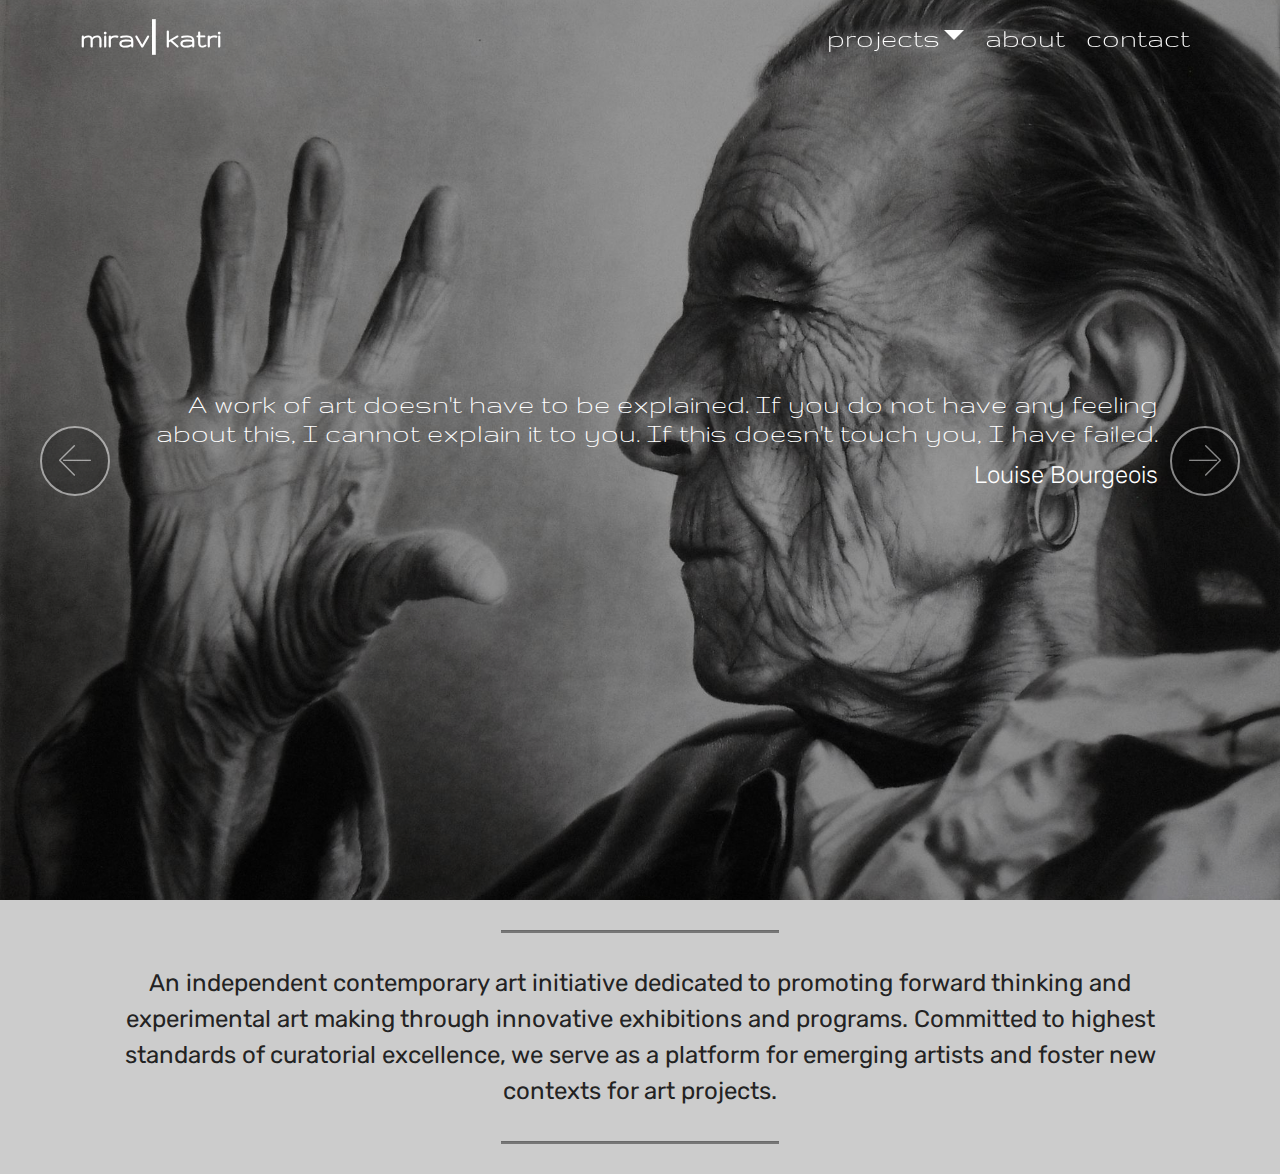
==== index.html @ 789bc0f5 "create github pages" ====
<!DOCTYPE html>
<html>
<head>
  <!-- Site made with Mobirise Website Builder v4.3.4, https://mobirise.com -->
  <meta charset="UTF-8">
  <meta http-equiv="X-UA-Compatible" content="IE=edge">
  <meta name="generator" content="Mobirise v4.3.4, mobirise.com">
  <meta name="viewport" content="width=device-width, initial-scale=1">
  <link rel="shortcut icon" href="assets/images/mk-128x75-1.png" type="image/x-icon">
  <meta name="description" content="">
  <title>Home</title>
  <link rel="stylesheet" href="assets/web/assets/mobirise-icons/mobirise-icons.css">
  <link rel="stylesheet" href="assets/tether/tether.min.css">
  <link rel="stylesheet" href="assets/soundcloud-plugin/style.css">
  <link rel="stylesheet" href="assets/bootstrap/css/bootstrap.min.css">
  <link rel="stylesheet" href="assets/bootstrap/css/bootstrap-grid.min.css">
  <link rel="stylesheet" href="assets/bootstrap/css/bootstrap-reboot.min.css">
  <link rel="stylesheet" href="assets/dropdown/css/style.css">
  <link rel="stylesheet" href="assets/animate.css/animate.min.css">
  <link rel="stylesheet" href="assets/theme/css/style.css">
  <link rel="stylesheet" href="assets/mobirise/css/mbr-additional.css" type="text/css">
  
  
  
</head>
<body>
<section class="menu cid-qyYcv04KTL" once="menu" id="menu1-3" data-rv-view="978">

    

    <nav class="navbar navbar-expand beta-menu navbar-dropdown align-items-center navbar-fixed-top navbar-toggleable-sm bg-color transparent">
        <button class="navbar-toggler navbar-toggler-right" type="button" data-toggle="collapse" data-target="#navbarSupportedContent" aria-controls="navbarSupportedContent" aria-expanded="false" aria-label="Toggle navigation">
            <div class="hamburger">
                <span></span>
                <span></span>
                <span></span>
                <span></span>
            </div>
        </button>
        <div class="menu-logo">
            <div class="navbar-brand">
                
                <span class="navbar-caption-wrap"><a class="navbar-caption text-white display-2" href="index.html">
                        mirav⎜katri</a></span>
            </div>
        </div>
        <div class="collapse navbar-collapse" id="navbarSupportedContent">
            <ul class="navbar-nav nav-dropdown nav-right" data-app-modern-menu="true"><li class="nav-item">
                    <a class="nav-link link text-white display-2" href="https://mobirise.com">&nbsp; &nbsp; &nbsp; &nbsp; &nbsp; &nbsp; &nbsp;</a>
                </li>
                <li class="nav-item dropdown open">
                    <a class="nav-link link text-white dropdown-toggle display-2" href="https://mobirise.com" data-toggle="dropdown-submenu" aria-expanded="true">projects</a><div class="dropdown-menu"><div class="dropdown"><a class="text-white dropdown-item dropdown-toggle display-2" href="page1.html#slider2-d" aria-expanded="false" data-toggle="dropdown-submenu">43 209 02</a></div><a class="text-white dropdown-item display-2" href="page1.html#slider2-9">Mellow Pop</a><a class="text-white dropdown-item display-2" href="page1.html#slider2-g" aria-expanded="false">Sidelines</a><a class="text-white dropdown-item display-2" href="https://mobirise.com" aria-expanded="false">Explosion</a></div>
                </li><li class="nav-item"><a class="nav-link link text-white display-2" href="index.html#content9-c">about</a></li><li class="nav-item"><a class="nav-link link text-white display-2" href="mailto:mirav@miravkatri.com">contact</a></li></ul>
            
        </div>
    </nav>
</section>

<section class="engine"><a href="https://mobirise.co/f">free bootstrap builder</a></section><section class="carousel slide cid-qyXQsAkS7p" data-interval="false" id="slider1-2" data-rv-view="980">

    

    <div class="full-screen"><div class="mbr-slider slide carousel" data-pause="true" data-keyboard="false" data-ride="carousel" data-interval="7000"><div class="carousel-inner" role="listbox"><div class="carousel-item slider-fullscreen-image active" data-bg-video-slide="false" style="background-image: url(assets/images/louise-bourgeois1-2000x1423.jpg);"><div class="container container-slide"><div class="image_wrapper"><div class="mbr-overlay" style="opacity: 0.3;"></div><img src="assets/images/louise-bourgeois1-2000x1423.jpg"><div class="carousel-caption justify-content-center"><div class="col-10 align-center"><h2 class="mbr-fonts-style display-2">A work of art doesn't have to be explained. If you do not have any feeling about this, I cannot explain it to you. If this doesn't touch you, I have failed.</h2><p class="lead mbr-text mbr-fonts-style display-5">Louise Bourgeois</p></div></div></div></div></div><div class="carousel-item slider-fullscreen-image" data-bg-video-slide="false" style="background-image: url(assets/images/traceyemin-crop1700700-1700x700.jpg);"><div class="container container-slide"><div class="image_wrapper"><div class="mbr-overlay"></div><img src="assets/images/traceyemin-crop1700700-1700x700.jpg"><div class="carousel-caption justify-content-center"><div class="col-10 align-right"><h2 class="mbr-fonts-style display-2">"All the mistakes I've ever made in my life have been when I've been drunk. I haven't made hardly any mistakes sober, ever, ever."</h2><p class="lead mbr-text mbr-fonts-style display-5">Tracey Emin</p></div></div></div></div></div><div class="carousel-item slider-fullscreen-image" data-bg-video-slide="false" style="background-image: url(assets/images/jenny-saville-1348x900.jpg);"><div class="container container-slide"><div class="image_wrapper"><div class="mbr-overlay" style="opacity: 0.4;"></div><img src="assets/images/jenny-saville-1348x900.jpg"><div class="carousel-caption justify-content-center"><div class="col-10 align-right"><h2 class="mbr-fonts-style display-2">"I do hope I play out the contradictions that I feel, all the anxieties and dilemmas. If they're there in the work, then that's brilliant."</h2><p class="lead mbr-text mbr-fonts-style display-5">Jenny Saville</p></div></div></div></div></div><div class="carousel-item slider-fullscreen-image" data-bg-video-slide="false" style="background-image: url(assets/images/eva-hesse-1200x600.jpg);"><div class="container container-slide"><div class="image_wrapper"><div class="mbr-overlay"></div><img src="assets/images/eva-hesse-1200x600.jpg"><div class="carousel-caption justify-content-center"><div class="col-10 align-right"><h2 class="mbr-fonts-style display-2">I think art is a total thing. A total person giving a contribution. It is an essence, a soul.. In my inner soul art and life are inseparable</h2><p class="lead mbr-text mbr-fonts-style display-5">Eva Hesse</p></div></div></div></div></div><div class="carousel-item slider-fullscreen-image" data-bg-video-slide="false" style="background-image: url(assets/images/smith-portraitsanders-2000x1333.jpg);"><div class="container container-slide"><div class="image_wrapper"><div class="mbr-overlay" style="opacity: 0.6;"></div><img src="assets/images/smith-portraitsanders-2000x1333.jpg"><div class="carousel-caption justify-content-center"><div class="col-10 align-right"><h2 class="mbr-fonts-style display-2"><div>“I like that feeling when you’re making art, that you’re taking the energy out of your body and putting it into a physical object. I like things that are labor-intensive : you make a little thing and another little thing and another little thing, and eventually you see a possibility.”</div></h2><p class="lead mbr-text mbr-fonts-style display-5">Kiki Smith <br> </p></div></div></div></div></div><div class="carousel-item slider-fullscreen-image" data-bg-video-slide="false" style="background-image: url(assets/images/marina-abramovic-2000x1261.jpg);"><div class="container container-slide"><div class="image_wrapper"><div class="mbr-overlay" style="opacity: 0.6;"></div><img src="assets/images/marina-abramovic-2000x1261.jpg"><div class="carousel-caption justify-content-center"><div class="col-10 align-right"><h2 class="mbr-fonts-style display-2"><div>““Once, Picasso was asked what his paintings meant. He said, “Do you ever know what the birds are singing? You don’t. But you listen to them anyway.” So, sometimes with art, it is important&nbsp;<span style="color: inherit; font-size: 1.8rem;">just to look.”&nbsp;</span></div></h2><p class="lead mbr-text mbr-fonts-style display-5">Marina Abramović</p></div></div></div></div></div></div><a data-app-prevent-settings="" class="carousel-control carousel-control-prev" role="button" data-slide="prev" href="#slider1-2"><span aria-hidden="true" class="mbri-left mbr-iconfont"></span><span class="sr-only">Previous</span></a><a data-app-prevent-settings="" class="carousel-control carousel-control-next" role="button" data-slide="next" href="#slider1-2"><span aria-hidden="true" class="mbri-right mbr-iconfont"></span><span class="sr-only">Next</span></a></div></div>

</section>

<section class="mbr-section article content9 cid-qyZuc8AZId" id="content9-c" data-rv-view="1001">
    
     

    <div class="container">
        <div class="inner-container" style="width: 100%;">
            <hr class="line" style="width: 25%;">
            <div class="section-text align-center mbr-fonts-style display-5">An independent contemporary art initiative dedicated to promoting forward thinking and experimental art making through innovative exhibitions and programs. Committed to highest standards of curatorial excellence, we serve as a platform for emerging artists and foster new contexts for art projects.</div>
            <hr class="line" style="width: 25%;">
        </div>
        </div>
</section>


  <script src="assets/web/assets/jquery/jquery.min.js"></script>
  <script src="assets/popper/popper.min.js"></script>
  <script src="assets/tether/tether.min.js"></script>
  <script src="assets/bootstrap/js/bootstrap.min.js"></script>
  <script src="assets/touch-swipe/jquery.touch-swipe.min.js"></script>
  <script src="assets/dropdown/js/script.min.js"></script>
  <script src="assets/bootstrap-carousel-swipe/bootstrap-carousel-swipe.js"></script>
  <script src="assets/smooth-scroll/smooth-scroll.js"></script>
  <script src="assets/viewport-checker/jquery.viewportchecker.js"></script>
  <script src="assets/jquery-mb-ytplayer/jquery.mb.ytplayer.min.js"></script>
  <script src="assets/jquery-mb-vimeo_player/jquery.mb.vimeo_player.js"></script>
  <script src="assets/theme/js/script.js"></script>
  <script src="assets/mobirise-slider-video/script.js"></script>
  
  
 <div id="scrollToTop" class="scrollToTop mbr-arrow-up"><a style="text-align: center;"><i class="mbri-down mbr-iconfont"></i></a></div>
    <input name="animation" type="hidden">
  </body>
</html>
---- assets/web/assets/mobirise-icons/mobirise-icons.css ----
@font-face {
  font-family: 'MobiriseIcons';
  src:  url('mobirise-icons.eot?spat4u');
  src:  url('mobirise-icons.eot?spat4u#iefix') format('embedded-opentype'),
    url('mobirise-icons.ttf?spat4u') format('truetype'),
    url('mobirise-icons.woff?spat4u') format('woff'),
    url('mobirise-icons.svg?spat4u#MobiriseIcons') format('svg');
  font-weight: normal;
  font-style: normal;
}

[class^="mbri-"], [class*=" mbri-"] {
  /* use !important to prevent issues with browser extensions that change fonts */
  font-family: MobiriseIcons !important;
  speak: none;
  font-style: normal;
  font-weight: normal;
  font-variant: normal;
  text-transform: none;
  line-height: 1;

  /* Better Font Rendering =========== */
  -webkit-font-smoothing: antialiased;
  -moz-osx-font-smoothing: grayscale;
}

.mbri-add-submenu:before {
  content: "\e900";
}
.mbri-alert:before {
  content: "\e901";
}
.mbri-align-center:before {
  content: "\e902";
}
.mbri-align-justify:before {
  content: "\e903";
}
.mbri-align-left:before {
  content: "\e904";
}
.mbri-align-right:before {
  content: "\e905";
}
.mbri-android:before {
  content: "\e906";
}
.mbri-apple:before {
  content: "\e907";
}
.mbri-arrow-down:before {
  content: "\e908";
}
.mbri-arrow-next:before {
  content: "\e909";
}
.mbri-arrow-prev:before {
  content: "\e90a";
}
.mbri-arrow-up:before {
  content: "\e90b";
}
.mbri-bold:before {
  content: "\e90c";
}
.mbri-bookmark:before {
  content: "\e90d";
}
.mbri-bootstrap:before {
  content: "\e90e";
}
.mbri-briefcase:before {
  content: "\e90f";
}
.mbri-browse:before {
  content: "\e910";
}
.mbri-bulleted-list:before {
  content: "\e911";
}
.mbri-calendar:before {
  content: "\e912";
}
.mbri-camera:before {
  content: "\e913";
}
.mbri-cart-add:before {
  content: "\e914";
}
.mbri-cart-full:before {
  content: "\e915";
}
.mbri-cash:before {
  content: "\e916";
}
.mbri-change-style:before {
  content: "\e917";
}
.mbri-chat:before {
  content: "\e918";
}
.mbri-clock:before {
  content: "\e919";
}
.mbri-close:before {
  content: "\e91a";
}
.mbri-cloud:before {
  content: "\e91b";
}
.mbri-code:before {
  content: "\e91c";
}
.mbri-contact-form:before {
  content: "\e91d";
}
.mbri-credit-card:before {
  content: "\e91e";
}
.mbri-cursor-click:before {
  content: "\e91f";
}
.mbri-cust-feedback:before {
  content: "\e920";
}
.mbri-database:before {
  content: "\e921";
}
.mbri-delivery:before {
  content: "\e922";
}
.mbri-desktop:before {
  content: "\e923";
}
.mbri-devices:before {
  content: "\e924";
}
.mbri-down:before {
  content: "\e925";
}
.mbri-download:before {
  content: "\e989";
}
.mbri-drag-n-drop:before {
  content: "\e927";
}
.mbri-drag-n-drop2:before {
  content: "\e928";
}
.mbri-edit:before {
  content: "\e929";
}
.mbri-edit2:before {
  content: "\e92a";
}
.mbri-error:before {
  content: "\e92b";
}
.mbri-extension:before {
  content: "\e92c";
}
.mbri-features:before {
  content: "\e92d";
}
.mbri-file:before {
  content: "\e92e";
}
.mbri-flag:before {
  content: "\e92f";
}
.mbri-folder:before {
  content: "\e930";
}
.mbri-gift:before {
  content: "\e931";
}
.mbri-github:before {
  content: "\e932";
}
.mbri-globe:before {
  content: "\e933";
}
.mbri-globe-2:before {
  content: "\e934";
}
.mbri-growing-chart:before {
  content: "\e935";
}
.mbri-hearth:before {
  content: "\e936";
}
.mbri-help:before {
  content: "\e937";
}
.mbri-home:before {
  content: "\e938";
}
.mbri-hot-cup:before {
  content: "\e939";
}
.mbri-idea:before {
  content: "\e93a";
}
.mbri-image-gallery:before {
  content: "\e93b";
}
.mbri-image-slider:before {
  content: "\e93c";
}
.mbri-info:before {
  content: "\e93d";
}
.mbri-italic:before {
  content: "\e93e";
}
.mbri-key:before {
  content: "\e93f";
}
.mbri-laptop:before {
  content: "\e940";
}
.mbri-layers:before {
  content: "\e941";
}
.mbri-left-right:before {
  content: "\e942";
}
.mbri-left:before {
  content: "\e943";
}
.mbri-letter:before {
  content: "\e944";
}
.mbri-like:before {
  content: "\e945";
}
.mbri-link:before {
  content: "\e946";
}
.mbri-lock:before {
  content: "\e947";
}
.mbri-login:before {
  content: "\e948";
}
.mbri-logout:before {
  content: "\e949";
}
.mbri-magic-stick:before {
  content: "\e94a";
}
.mbri-map-pin:before {
  content: "\e94b";
}
.mbri-menu:before {
  content: "\e94c";
}
.mbri-mobile:before {
  content: "\e94d";
}
.mbri-mobile2:before {
  content: "\e94e";
}
.mbri-mobirise:before {
  content: "\e94f";
}
.mbri-more-horizontal:before {
  content: "\e950";
}
.mbri-more-vertical:before {
  content: "\e951";
}
.mbri-music:before {
  content: "\e952";
}
.mbri-new-file:before {
  content: "\e953";
}
.mbri-numbered-list:before {
  content: "\e954";
}
.mbri-opened-folder:before {
  content: "\e955";
}
.mbri-pages:before {
  content: "\e956";
}
.mbri-paper-plane:before {
  content: "\e957";
}
.mbri-paperclip:before {
  content: "\e958";
}
.mbri-photo:before {
  content: "\e959";
}
.mbri-photos:before {
  content: "\e95a";
}
.mbri-pin:before {
  content: "\e95b";
}
.mbri-play:before {
  content: "\e95c";
}
.mbri-plus:before {
  content: "\e95d";
}
.mbri-preview:before {
  content: "\e95e";
}
.mbri-print:before {
  content: "\e95f";
}
.mbri-protect:before {
  content: "\e960";
}
.mbri-question:before {
  content: "\e961";
}
.mbri-quote-left:before {
  content: "\e962";
}
.mbri-quote-right:before {
  content: "\e963";
}
.mbri-refresh:before {
  content: "\e964";
}
.mbri-responsive:before {
  content: "\e965";
}
.mbri-right:before {
  content: "\e966";
}
.mbri-rocket:before {
  content: "\e967";
}
.mbri-sad-face:before {
  content: "\e968";
}
.mbri-sale:before {
  content: "\e969";
}
.mbri-save:before {
  content: "\e96a";
}
.mbri-search:before {
  content: "\e96b";
}
.mbri-setting:before {
  content: "\e96c";
}
.mbri-setting2:before {
  content: "\e96d";
}
.mbri-setting3:before {
  content: "\e96e";
}
.mbri-share:before {
  content: "\e96f";
}
.mbri-shopping-bag:before {
  content: "\e970";
}
.mbri-shopping-basket:before {
  content: "\e971";
}
.mbri-shopping-cart:before {
  content: "\e972";
}
.mbri-sites:before {
  content: "\e973";
}
.mbri-smile-face:before {
  content: "\e974";
}
.mbri-speed:before {
  content: "\e975";
}
.mbri-star:before {
  content: "\e976";
}
.mbri-success:before {
  content: "\e977";
}
.mbri-sun:before {
  content: "\e978";
}
.mbri-sun2:before {
  content: "\e979";
}
.mbri-tablet:before {
  content: "\e97a";
}
.mbri-tablet-vertical:before {
  content: "\e97b";
}
.mbri-target:before {
  content: "\e97c";
}
.mbri-timer:before {
  content: "\e97d";
}
.mbri-to-ftp:before {
  content: "\e97e";
}
.mbri-to-local-drive:before {
  content: "\e97f";
}
.mbri-touch-swipe:before {
  content: "\e980";
}
.mbri-touch:before {
  content: "\e981";
}
.mbri-trash:before {
  content: "\e982";
}
.mbri-underline:before {
  content: "\e983";
}
.mbri-unlink:before {
  content: "\e984";
}
.mbri-unlock:before {
  content: "\e985";
}
.mbri-up-down:before {
  content: "\e986";
}
.mbri-up:before {
  content: "\e987";
}
.mbri-update:before {
  content: "\e988";
}
.mbri-upload:before {
 content: "\e926"; 
}
.mbri-user:before {
  content: "\e98a";
}
.mbri-user2:before {
  content: "\e98b";
}
.mbri-users:before {
  content: "\e98c";
}
.mbri-video:before {
  content: "\e98d";
}
.mbri-video-play:before {
  content: "\e98e";
}
.mbri-watch:before {
  content: "\e98f";
}
.mbri-website-theme:before {
  content: "\e990";
}
.mbri-wifi:before {
  content: "\e991";
}
.mbri-windows:before {
  content: "\e992";
}
.mbri-zoom-out:before {
  content: "\e993";
}
.mbri-redo:before {
  content: "\e994";
}
.mbri-undo:before {
  content: "\e995";
}
---- assets/soundcloud-plugin/style.css ----
.addons-container {
  position: relative;
  margin-left: auto;
  margin-right: auto;
  padding-right: 15px;
  padding-left: 15px; }
  @media (min-width: 576px) {
    .addons-container {
      padding-right: 15px;
      padding-left: 15px; } }
  @media (min-width: 768px) {
    .addons-container {
      padding-right: 15px;
      padding-left: 15px; } }
  @media (min-width: 992px) {
    .addons-container {
      padding-right: 15px;
      padding-left: 15px; } }
  @media (min-width: 1200px) {
    .addons-container {
      padding-right: 15px;
      padding-left: 15px; } }
  @media (min-width: 576px) {
    .addons-container {
      width: 540px;
      max-width: 100%; } }
  @media (min-width: 768px) {
    .addons-container {
      width: 720px;
      max-width: 100%; } }
  @media (min-width: 992px) {
    .addons-container {
      width: 960px;
      max-width: 100%; } }
  @media (min-width: 1200px) {
    .addons-container {
      width: 1140px;
      max-width: 100%; } }

.addons-container-inner{
    position: relative;
    width: 100%;
    min-height: 1px;
    padding-right: 15px;
    padding-left: 15px;
}
@media (min-width: 567px) {
    .addons-container-inner{
        -ms-flex: 0 0 66.666667%;
        flex: 0 0 66.666667%;
        max-width: 66.666667%;
    }
}
.addons-row{
    display: flex;
    justify-content:center;
}
---- assets/dropdown/css/style.css ----
.navbar-dropdown {
  left: 0;
  padding: 0;
  position: absolute;
  right: 0;
  top: 0;
  transition: all 0.45s ease;
  z-index: 1030;
  background: #282828; }
  .navbar-dropdown .navbar-logo {
    margin-right: 0.8rem;
    transition: margin 0.3s ease-in-out;
    vertical-align: middle; }
    .navbar-dropdown .navbar-logo img {
      height: 3.125rem;
      transition: all 0.3s ease-in-out; }
    .navbar-dropdown .navbar-logo.mbr-iconfont {
      font-size: 3.125rem;
      line-height: 3.125rem; }
  .navbar-dropdown .navbar-caption {
    font-weight: 700;
    white-space: normal;
    vertical-align: -4px;
    line-height: 3.125rem !important; }
    .navbar-dropdown .navbar-caption, .navbar-dropdown .navbar-caption:hover {
      color: inherit;
      text-decoration: none; }
  .navbar-dropdown .mbr-iconfont + .navbar-caption {
    vertical-align: -1px; }
  .navbar-dropdown.navbar-fixed-top {
    position: fixed; }
  .navbar-dropdown .navbar-brand span {
    vertical-align: -4px; }
  .navbar-dropdown.bg-color.transparent {
    background: none; }
  .navbar-dropdown.navbar-short .navbar-brand {
    padding: 0.625rem 0; }
    .navbar-dropdown.navbar-short .navbar-brand span {
      vertical-align: -1px; }
  .navbar-dropdown.navbar-short .navbar-caption {
    line-height: 2.375rem !important;
    vertical-align: -2px; }
  .navbar-dropdown.navbar-short .navbar-logo {
    margin-right: 0.5rem; }
    .navbar-dropdown.navbar-short .navbar-logo img {
      height: 2.375rem; }
    .navbar-dropdown.navbar-short .navbar-logo.mbr-iconfont {
      font-size: 2.375rem;
      line-height: 2.375rem; }
  .navbar-dropdown.navbar-short .mbr-table-cell {
    height: 3.625rem; }
  .navbar-dropdown .navbar-close {
    left: 0.6875rem;
    position: fixed;
    top: 0.75rem;
    z-index: 1000; }
  .navbar-dropdown .hamburger-icon {
    content: "";
    display: inline-block;
    vertical-align: middle;
    width: 16px;
    -webkit-box-shadow: 0 -6px 0 1px #282828,0 0 0 1px #282828,0 6px 0 1px #282828;
    -moz-box-shadow: 0 -6px 0 1px #282828,0 0 0 1px #282828,0 6px 0 1px #282828;
    box-shadow: 0 -6px 0 1px #282828,0 0 0 1px #282828,0 6px 0 1px #282828; }

.dropdown-menu .dropdown-toggle[data-toggle="dropdown-submenu"]::after {
  border-bottom: 0.35em solid transparent;
  border-left: 0.35em solid;
  border-right: 0;
  border-top: 0.35em solid transparent;
  margin-left: 0.3rem; }

.dropdown-menu .dropdown-item:focus {
  outline: 0; }

.nav-dropdown {
  font-size: 0.75rem;
  font-weight: 500;
  height: auto !important; }
  .nav-dropdown .nav-btn {
    padding-left: 1rem; }
  .nav-dropdown .link {
    margin: .667em 1.667em;
    font-weight: 500;
    padding: 0;
    transition: color .2s ease-in-out; }
    .nav-dropdown .link.dropdown-toggle {
      margin-right: 2.583em; }
      .nav-dropdown .link.dropdown-toggle::after {
        margin-left: .25rem;
        border-top: 0.35em solid;
        border-right: 0.35em solid transparent;
        border-left: 0.35em solid transparent;
        border-bottom: 0; }
      .nav-dropdown .link.dropdown-toggle[aria-expanded="true"] {
        margin: 0;
        padding: 0.667em 3.263em  0.667em 1.667em; }
  .nav-dropdown .link::after,
  .nav-dropdown .dropdown-item::after {
    color: inherit; }
  .nav-dropdown .btn {
    font-size: 0.75rem;
    font-weight: 700;
    letter-spacing: 0;
    margin-bottom: 0;
    padding-left: 1.25rem;
    padding-right: 1.25rem; }
  .nav-dropdown .dropdown-menu {
    border-radius: 0;
    border: 0;
    left: 0;
    margin: 0;
    padding-bottom: 1.25rem;
    padding-top: 1.25rem;
    position: relative; }
  .nav-dropdown .dropdown-submenu {
    margin-left: 0.125rem;
    top: 0; }
  .nav-dropdown .dropdown-item {
    font-weight: 500;
    line-height: 2;
    padding: 0.3846em 4.615em 0.3846em 1.5385em;
    position: relative;
    transition: color .2s ease-in-out, background-color .2s ease-in-out; }
    .nav-dropdown .dropdown-item::after {
      margin-top: -0.3077em;
      position: absolute;
      right: 1.1538em;
      top: 50%; }
    .nav-dropdown .dropdown-item:focus, .nav-dropdown .dropdown-item:hover {
      background: none; }

@media (max-width: 767px) {
  .nav-dropdown.navbar-toggleable-sm {
    bottom: 0;
    display: none;
    left: 0;
    overflow-x: hidden;
    position: fixed;
    top: 0;
    transform: translateX(-100%);
    -ms-transform: translateX(-100%);
    -webkit-transform: translateX(-100%);
    width: 18.75rem;
    z-index: 999; } }
.nav-dropdown.navbar-toggleable-xl {
  bottom: 0;
  display: none;
  left: 0;
  overflow-x: hidden;
  position: fixed;
  top: 0;
  transform: translateX(-100%);
  -ms-transform: translateX(-100%);
  -webkit-transform: translateX(-100%);
  width: 18.75rem;
  z-index: 999; }

.nav-dropdown-sm {
  display: block !important;
  overflow-x: hidden;
  overflow: auto;
  padding-top: 3.875rem; }
  .nav-dropdown-sm::after {
    content: "";
    display: block;
    height: 3rem;
    width: 100%; }
  .nav-dropdown-sm.collapse.in ~ .navbar-close {
    display: block !important; }
  .nav-dropdown-sm.collapsing, .nav-dropdown-sm.collapse.in {
    transform: translateX(0);
    -ms-transform: translateX(0);
    -webkit-transform: translateX(0);
    transition: all 0.25s ease-out;
    -webkit-transition: all 0.25s ease-out;
    background: #282828; }
  .nav-dropdown-sm.collapsing[aria-expanded="false"] {
    transform: translateX(-100%);
    -ms-transform: translateX(-100%);
    -webkit-transform: translateX(-100%); }
  .nav-dropdown-sm .nav-item {
    display: block;
    margin-left: 0 !important;
    padding-left: 0; }
  .nav-dropdown-sm .link,
  .nav-dropdown-sm .dropdown-item {
    border-top: 1px dotted rgba(255, 255, 255, 0.1);
    font-size: 0.8125rem;
    line-height: 1.6;
    margin: 0 !important;
    padding: 0.875rem 2.4rem 0.875rem 1.5625rem !important;
    position: relative;
    white-space: normal; }
    .nav-dropdown-sm .link:focus, .nav-dropdown-sm .link:hover,
    .nav-dropdown-sm .dropdown-item:focus,
    .nav-dropdown-sm .dropdown-item:hover {
      background: rgba(0, 0, 0, 0.2) !important;
      color: #c0a375; }
  .nav-dropdown-sm .nav-btn {
    position: relative;
    padding: 1.5625rem 1.5625rem 0 1.5625rem; }
    .nav-dropdown-sm .nav-btn::before {
      border-top: 1px dotted rgba(255, 255, 255, 0.1);
      content: "";
      left: 0;
      position: absolute;
      top: 0;
      width: 100%; }
    .nav-dropdown-sm .nav-btn + .nav-btn {
      padding-top: 0.625rem; }
      .nav-dropdown-sm .nav-btn + .nav-btn::before {
        display: none; }
  .nav-dropdown-sm .btn {
    padding: 0.625rem 0; }
  .nav-dropdown-sm .dropdown-toggle[data-toggle="dropdown-submenu"]::after {
    margin-left: .25rem;
    border-top: 0.35em solid;
    border-right: 0.35em solid transparent;
    border-left: 0.35em solid transparent;
    border-bottom: 0; }
  .nav-dropdown-sm .dropdown-toggle[data-toggle="dropdown-submenu"][aria-expanded="true"]::after {
    border-top: 0;
    border-right: 0.35em solid transparent;
    border-left: 0.35em solid transparent;
    border-bottom: 0.35em solid; }
  .nav-dropdown-sm .dropdown-menu {
    margin: 0;
    padding: 0;
    position: relative;
    top: 0;
    left: 0;
    width: 100%;
    border: 0;
    float: none;
    border-radius: 0;
    background: none; }
  .nav-dropdown-sm .dropdown-submenu {
    left: 100%;
    margin-left: 0.125rem;
    margin-top: -1.25rem;
    top: 0; }

.navbar-toggleable-sm .nav-dropdown .dropdown-menu {
  position: absolute; }

.navbar-toggleable-sm .nav-dropdown .dropdown-submenu {
  left: 100%;
  margin-left: 0.125rem;
  margin-top: -1.25rem;
  top: 0; }

.navbar-toggleable-sm.opened .nav-dropdown .dropdown-menu {
  position: relative; }

.navbar-toggleable-sm.opened .nav-dropdown .dropdown-submenu {
  left: 0;
  margin-left: 00rem;
  margin-top: 0rem;
  top: 0; }

.is-builder .nav-dropdown.collapsing {
  transition: none !important; }

/*# sourceMappingURL=style.css.map */
---- assets/theme/css/style.css ----
/*!
 * Mobirise v4 theme (https://mobirise.com/)
 * Copyright 2017 Mobirise
 */
section {
  background-color: #eeeeee; }

section,
.container,
.container-fluid {
  position: relative;
  word-wrap: break-word; }

a.mbr-iconfont:hover {
  text-decoration: none; }

.article .lead p, .article .lead ul, .article .lead ol, .article .lead pre, .article .lead blockquote {
  margin-bottom: 0; }

a {
  font-style: normal;
  font-weight: 400;
  cursor: pointer; }
  a, a:hover {
    text-decoration: none; }

figure {
  margin-bottom: 0; }

body {
  color: #232323; }

h1, h2, h3, h4, h5, h6,
.h1, .h2, .h3, .h4, .h5, .h6,
.display-1, .display-2, .display-3, .display-4 {
  line-height: 1;
  word-break: break-word;
  word-wrap: break-word; }

b, strong {
  font-weight: bold; }

blockquote {
  padding: 10px 0 10px 20px;
  position: relative;
  border-left: 2px solid;
  border-color: #ff3366; }

input:-webkit-autofill, input:-webkit-autofill:hover, input:-webkit-autofill:focus, input:-webkit-autofill:active {
  transition-delay: 9999s;
  transition-property: background-color, color; }

textarea[type="hidden"] {
  display: none; }

body {
  position: relative; }

section {
  background-position: 50% 50%;
  background-repeat: no-repeat;
  background-size: cover; }
  section .mbr-background-video,
  section .mbr-background-video-preview {
    position: absolute;
    bottom: 0;
    left: 0;
    right: 0;
    top: 0; }

.hidden {
  visibility: hidden; }

.mbr-z-index20 {
  z-index: 20; }

/*! Base colors */
.mbr-white {
  color: #ffffff; }

.mbr-black {
  color: #000000; }

.mbr-bg-white {
  background-color: #ffffff; }

.mbr-bg-black {
  background-color: #000000; }

/*! Text-aligns */
.align-left {
  text-align: left; }

.align-center {
  text-align: center; }

.align-right {
  text-align: right; }

@media (max-width: 767px) {
  .align-left, .align-center, .align-right, .mbr-section-btn, .mbr-section-title {
    text-align: center; } }
/*! Font-weight  */
.mbr-light {
  font-weight: 300; }

.mbr-regular {
  font-weight: 400; }

.mbr-semibold {
  font-weight: 500; }

.mbr-bold {
  font-weight: 700; }

/*! Media  */
.media-size-item {
  -webkit-flex: 1 1 auto;
  -moz-flex: 1 1 auto;
  -ms-flex: 1 1 auto;
  -o-flex: 1 1 auto;
  flex: 1 1 auto; }

.media-content {
  -webkit-flex-basis: 100%;
  flex-basis: 100%; }

.media-container-row {
  display: -ms-flexbox;
  display: -webkit-flex;
  display: flex;
  -webkit-flex-direction: row;
  -ms-flex-direction: row;
  flex-direction: row;
  -webkit-flex-wrap: wrap;
  -ms-flex-wrap: wrap;
  flex-wrap: wrap;
  -webkit-justify-content: center;
  -ms-flex-pack: center;
  justify-content: center;
  -webkit-align-content: center;
  -ms-flex-line-pack: center;
  align-content: center;
  -webkit-align-items: start;
  -ms-flex-align: start;
  align-items: start; }
  .media-container-row .media-size-item {
    width: 400px; }

.media-container-column {
  display: -ms-flexbox;
  display: -webkit-flex;
  display: flex;
  -webkit-flex-direction: column;
  -ms-flex-direction: column;
  flex-direction: column;
  -webkit-flex-wrap: wrap;
  -ms-flex-wrap: wrap;
  flex-wrap: wrap;
  -webkit-justify-content: center;
  -ms-flex-pack: center;
  justify-content: center;
  -webkit-align-content: center;
  -ms-flex-line-pack: center;
  align-content: center;
  -webkit-align-items: stretch;
  -ms-flex-align: stretch;
  align-items: stretch; }
  .media-container-column > * {
    width: 100%; }

@media (min-width: 992px) {
  .media-container-row {
    -webkit-flex-wrap: nowrap;
    -ms-flex-wrap: nowrap;
    flex-wrap: nowrap; } }
figure {
  overflow: hidden; }

figure[mbr-media-size] {
  transition: width 0.1s; }

.mbr-figure img, .mbr-figure iframe {
  display: block;
  width: 100%; }

.card {
  background-color: transparent;
  border: none; }

.card-img {
  text-align: center;
  flex-shrink: 0; }

.media {
  max-width: 100%;
  margin: 0 auto; }

.mbr-figure {
  -ms-flex-item-align: center;
  -ms-grid-row-align: center;
  -webkit-align-self: center;
  align-self: center; }

.media-container > div {
  max-width: 100%; }

.mbr-figure img, .card-img img {
  width: 100%; }

@media (max-width: 991px) {
  .media-size-item {
    width: auto !important; }

  .media {
    width: auto; }

  .mbr-figure {
    width: 100% !important; } }
/*! Buttons */
.mbr-section-btn {
  margin-left: -.25rem;
  margin-right: -.25rem;
  font-size: 0; }

nav .mbr-section-btn {
  margin-left: 0rem;
  margin-right: 0rem; }

/*! Btn icon margin */
.btn .mbr-iconfont, .btn.btn-sm .mbr-iconfont {
  cursor: pointer;
  margin-right: 0.5rem; }

.btn.btn-md .mbr-iconfont, .btn.btn-md .mbr-iconfont {
  margin-right: 0.8rem; }

.mbr-regular {
  font-weight: 400; }

.mbr-semibold {
  font-weight: 500; }

.mbr-bold {
  font-weight: 700; }

[type="submit"] {
  -webkit-appearance: none; }

/*! Full-screen */
.mbr-fullscreen .mbr-overlay {
  min-height: 100vh; }

.mbr-fullscreen {
  display: flex;
  display: -webkit-flex;
  display: -moz-flex;
  display: -ms-flex;
  display: -o-flex;
  align-items: center;
  -webkit-align-items: center;
  min-height: 100vh;
  padding-top: 3rem;
  padding-bottom: 3rem; }

/*! Map */
.map {
  height: 25rem;
  position: relative; }
  .map iframe {
    width: 100%;
    height: 100%; }

/* Form */
.form-asterisk {
  font-family: initial;
  position: absolute;
  top: -2px;
  font-weight: normal; }

/*! Scroll to top arrow */
.mbr-arrow-up {
  bottom: 25px;
  right: 90px;
  position: fixed;
  text-align: right;
  z-index: 5000;
  color: #ffffff;
  font-size: 32px;
  transform: rotate(180deg);
  -webkit-transform: rotate(180deg); }

.mbr-arrow-up a {
  background: rgba(0, 0, 0, 0.2);
  border-radius: 3px;
  color: #fff;
  display: inline-block;
  height: 60px;
  width: 60px;
  outline-style: none !important;
  position: relative;
  text-decoration: none;
  transition: all .3s ease-in-out;
  cursor: pointer;
  text-align: center; }
  .mbr-arrow-up a:hover {
    background-color: rgba(0, 0, 0, 0.4); }
  .mbr-arrow-up a i {
    line-height: 60px; }

.mbr-arrow-up-icon {
  display: block;
  color: #fff; }

.mbr-arrow-up-icon::before {
  content: "\203a";
  display: inline-block;
  font-family: serif;
  font-size: 32px;
  line-height: 1;
  font-style: normal;
  position: relative;
  top: 6px;
  left: -4px;
  -webkit-transform: rotate(-90deg);
  transform: rotate(-90deg); }

/*! Arrow Down */
.mbr-arrow {
  position: absolute;
  bottom: 45px;
  left: 50%;
  width: 60px;
  height: 60px;
  cursor: pointer;
  background-color: rgba(80, 80, 80, 0.5);
  border-radius: 50%;
  -webkit-transform: translateX(-50%);
  transform: translateX(-50%); }
  .mbr-arrow > a {
    display: inline-block;
    text-decoration: none;
    outline-style: none;
    -webkit-animation: arrowdown 1.7s ease-in-out infinite;
    animation: arrowdown 1.7s ease-in-out infinite; }
    .mbr-arrow > a > i {
      position: absolute;
      top: -2px;
      left: 15px;
      font-size: 2rem; }

@keyframes arrowdown {
  0% {
    transform: translateY(0px);
    -webkit-transform: translateY(0px); }
  50% {
    transform: translateY(-5px);
    -webkit-transform: translateY(-5px); }
  100% {
    transform: translateY(0px);
    -webkit-transform: translateY(0px); } }
@-webkit-keyframes arrowdown {
  0% {
    transform: translateY(0px);
    -webkit-transform: translateY(0px); }
  50% {
    transform: translateY(-5px);
    -webkit-transform: translateY(-5px); }
  100% {
    transform: translateY(0px);
    -webkit-transform: translateY(0px); } }
@media (max-width: 500px) {
  .mbr-arrow-up {
    left: 50%;
    right: auto;
    transform: translateX(-50%) rotate(180deg);
    -webkit-transform: translateX(-50%) rotate(180deg); } }
/*Gradients animation*/
@keyframes gradient-animation {
  from {
    background-position: 0% 100%;
    animation-timing-function: ease-in-out; }
  to {
    background-position: 100% 0%;
    animation-timing-function: ease-in-out; } }
@-webkit-keyframes gradient-animation {
  from {
    background-position: 0% 100%;
    animation-timing-function: ease-in-out; }
  to {
    background-position: 100% 0%;
    animation-timing-function: ease-in-out; } }
.bg-gradient {
  background-size: 200% 200%;
  animation: gradient-animation 5s infinite alternate;
  -webkit-animation: gradient-animation 5s infinite alternate; }

.menu .navbar-brand {
  display: -webkit-flex; }
  .menu .navbar-brand span {
    display: flex;
    display: -webkit-flex; }
  .menu .navbar-brand .navbar-caption-wrap {
    display: -webkit-flex; }
  .menu .navbar-brand .navbar-logo img {
    display: -webkit-flex; }
@media (min-width: 768px) and (max-width: 991px) {
  .menu .navbar-toggleable-sm .navbar-nav {
    display: -webkit-box;
    display: -webkit-flex;
    display: -ms-flexbox; } }
@media (min-width: 992px) {
  .menu .navbar-nav.nav-dropdown {
    display: -webkit-flex; }
  .menu .navbar-toggleable-sm .navbar-collapse {
    display: -webkit-flex !important; } }

/*# sourceMappingURL=style.css.map */
.engine {
	position: absolute;
	text-indent: -2400px;
	text-align: center;
	padding: 0;
	top: 0;
	left: -2400px;
}
---- assets/mobirise/css/mbr-additional.css ----
@import url(https://fonts.googleapis.com/css?family=Gruppo:400);
@import url(https://fonts.googleapis.com/css?family=Rubik:300,300i,400,400i,500,500i,700,700i,900,900i);





body {
  font-style: normal;
  line-height: 1.5;
}
.mbr-section-title {
  font-style: normal;
  line-height: 1.2;
}
.mbr-section-subtitle {
  line-height: 1.3;
}
.mbr-text {
  font-style: normal;
  line-height: 1.6;
}
.display-1 {
  font-family: 'Gruppo', display;
  font-size: 3.2rem;
}
.display-1 > .mbr-iconfont {
  font-size: 5.12rem;
}
.display-2 {
  font-family: 'Gruppo', display;
  font-size: 1.8rem;
}
.display-2 > .mbr-iconfont {
  font-size: 2.88rem;
}
.display-4 {
  font-family: 'Rubik', sans-serif;
  font-size: 0.8rem;
}
.display-4 > .mbr-iconfont {
  font-size: 1.28rem;
}
.display-5 {
  font-family: 'Rubik', sans-serif;
  font-size: 1.5rem;
}
.display-5 > .mbr-iconfont {
  font-size: 2.4rem;
}
.display-7 {
  font-family: 'Rubik', sans-serif;
  font-size: 1rem;
}
.display-7 > .mbr-iconfont {
  font-size: 1.6rem;
}
/* ---- Fluid typography for mobile devices ---- */
/* 1.4 - font scale ratio ( bootstrap == 1.42857 ) */
/* 100vw - current viewport width */
/* (48 - 20)  48 == 48rem == 768px, 20 == 20rem == 320px(minimal supported viewport) */
/* 0.65 - min scale variable, may vary */
@media (max-width: 768px) {
  .display-1 {
    font-size: 2.56rem;
    font-size: calc( 1.77rem + (3.2 - 1.77) * ((100vw - 20rem) / (48 - 20)));
    line-height: calc( 1.4 * (1.77rem + (3.2 - 1.77) * ((100vw - 20rem) / (48 - 20))));
  }
  .display-2 {
    font-size: 1.44rem;
    font-size: calc( 1.28rem + (1.8 - 1.28) * ((100vw - 20rem) / (48 - 20)));
    line-height: calc( 1.4 * (1.28rem + (1.8 - 1.28) * ((100vw - 20rem) / (48 - 20))));
  }
  .display-4 {
    font-size: 0.64rem;
    font-size: calc( 0.93rem + (0.8 - 0.93) * ((100vw - 20rem) / (48 - 20)));
    line-height: calc( 1.4 * (0.93rem + (0.8 - 0.93) * ((100vw - 20rem) / (48 - 20))));
  }
  .display-5 {
    font-size: 1.2rem;
    font-size: calc( 1.175rem + (1.5 - 1.175) * ((100vw - 20rem) / (48 - 20)));
    line-height: calc( 1.4 * (1.175rem + (1.5 - 1.175) * ((100vw - 20rem) / (48 - 20))));
  }
}
/* Buttons */
.btn {
  font-weight: 500;
  border-width: 2px;
  font-style: normal;
  letter-spacing: 1px;
  margin: .4rem .8rem;
  white-space: normal;
  -webkit-transition: all 0.3s ease-in-out;
  -moz-transition: all 0.3s ease-in-out;
  transition: all 0.3s ease-in-out;
  padding: 1rem 3rem;
  border-radius: 3px;
  display: inline-flex;
  align-items: center;
  justify-content: center;
  word-break: break-word;
}
.btn-sm {
  font-weight: 500;
  letter-spacing: 1px;
  -webkit-transition: all 0.3s ease-in-out;
  -moz-transition: all 0.3s ease-in-out;
  transition: all 0.3s ease-in-out;
  padding: 0.6rem 1.5rem;
  border-radius: 3px;
}
.btn-md {
  font-weight: 500;
  letter-spacing: 1px;
  margin: .4rem .8rem !important;
  -webkit-transition: all 0.3s ease-in-out;
  -moz-transition: all 0.3s ease-in-out;
  transition: all 0.3s ease-in-out;
  padding: 1rem 3rem;
  border-radius: 3px;
}
.btn-lg {
  font-weight: 500;
  letter-spacing: 1px;
  margin: .4rem .8rem !important;
  -webkit-transition: all 0.3s ease-in-out;
  -moz-transition: all 0.3s ease-in-out;
  transition: all 0.3s ease-in-out;
  padding: 1.2rem 3.2rem;
  border-radius: 3px;
}
.bg-primary {
  background-color: #149dcc !important;
}
.bg-success {
  background-color: #f7ed4a !important;
}
.bg-info {
  background-color: #82786e !important;
}
.bg-warning {
  background-color: #879a9f !important;
}
.bg-danger {
  background-color: #b1a374 !important;
}
.btn-primary,
.btn-primary:active {
  background-color: #149dcc;
  border-color: #149dcc;
  color: #ffffff;
}
.btn-primary:hover,
.btn-primary:focus,
.btn-primary.focus,
.btn-primary.active {
  color: #ffffff;
  background-color: #0d6786;
  border-color: #0d6786;
}
.btn-primary.disabled,
.btn-primary:disabled {
  color: #ffffff !important;
  background-color: #0d6786 !important;
  border-color: #0d6786 !important;
}
.btn-secondary,
.btn-secondary:active {
  background-color: #ff3366;
  border-color: #ff3366;
  color: #ffffff;
}
.btn-secondary:hover,
.btn-secondary:focus,
.btn-secondary.focus,
.btn-secondary.active {
  color: #ffffff;
  background-color: #e50039;
  border-color: #e50039;
}
.btn-secondary.disabled,
.btn-secondary:disabled {
  color: #ffffff !important;
  background-color: #e50039 !important;
  border-color: #e50039 !important;
}
.btn-info,
.btn-info:active {
  background-color: #82786e;
  border-color: #82786e;
  color: #ffffff;
}
.btn-info:hover,
.btn-info:focus,
.btn-info.focus,
.btn-info.active {
  color: #ffffff;
  background-color: #59524b;
  border-color: #59524b;
}
.btn-info.disabled,
.btn-info:disabled {
  color: #ffffff !important;
  background-color: #59524b !important;
  border-color: #59524b !important;
}
.btn-success,
.btn-success:active {
  background-color: #f7ed4a;
  border-color: #f7ed4a;
  color: #ffffff;
}
.btn-success:hover,
.btn-success:focus,
.btn-success.focus,
.btn-success.active {
  color: #ffffff;
  background-color: #eadd0a;
  border-color: #eadd0a;
}
.btn-success.disabled,
.btn-success:disabled {
  color: #ffffff !important;
  background-color: #eadd0a !important;
  border-color: #eadd0a !important;
}
.btn-warning,
.btn-warning:active {
  background-color: #879a9f;
  border-color: #879a9f;
  color: #ffffff;
}
.btn-warning:hover,
.btn-warning:focus,
.btn-warning.focus,
.btn-warning.active {
  color: #ffffff;
  background-color: #617479;
  border-color: #617479;
}
.btn-warning.disabled,
.btn-warning:disabled {
  color: #ffffff !important;
  background-color: #617479 !important;
  border-color: #617479 !important;
}
.btn-danger,
.btn-danger:active {
  background-color: #b1a374;
  border-color: #b1a374;
  color: #ffffff;
}
.btn-danger:hover,
.btn-danger:focus,
.btn-danger.focus,
.btn-danger.active {
  color: #ffffff;
  background-color: #8b7d4e;
  border-color: #8b7d4e;
}
.btn-danger.disabled,
.btn-danger:disabled {
  color: #ffffff !important;
  background-color: #8b7d4e !important;
  border-color: #8b7d4e !important;
}
.btn-white {
  color: #333333 !important;
}
.btn-white,
.btn-white:active {
  background-color: #ffffff;
  border-color: #ffffff;
  color: #ffffff;
}
.btn-white:hover,
.btn-white:focus,
.btn-white.focus,
.btn-white.active {
  color: #ffffff;
  background-color: #d4d4d4;
  border-color: #d4d4d4;
}
.btn-white.disabled,
.btn-white:disabled {
  color: #ffffff !important;
  background-color: #d4d4d4 !important;
  border-color: #d4d4d4 !important;
}
.btn-black,
.btn-black:active {
  background-color: #333333;
  border-color: #333333;
  color: #ffffff;
}
.btn-black:hover,
.btn-black:focus,
.btn-black.focus,
.btn-black.active {
  color: #ffffff;
  background-color: #0d0d0d;
  border-color: #0d0d0d;
}
.btn-black.disabled,
.btn-black:disabled {
  color: #ffffff !important;
  background-color: #0d0d0d !important;
  border-color: #0d0d0d !important;
}
.btn-primary-outline,
.btn-primary-outline:active {
  background: none;
  border-color: #0b566f;
  color: #0b566f;
}
.btn-primary-outline:hover,
.btn-primary-outline:focus,
.btn-primary-outline.focus,
.btn-primary-outline.active {
  color: #ffffff;
  background-color: #149dcc;
  border-color: #149dcc;
}
.btn-primary-outline.disabled,
.btn-primary-outline:disabled {
  color: #ffffff !important;
  background-color: #149dcc !important;
  border-color: #149dcc !important;
}
.btn-secondary-outline,
.btn-secondary-outline:active {
  background: none;
  border-color: #cc0033;
  color: #cc0033;
}
.btn-secondary-outline:hover,
.btn-secondary-outline:focus,
.btn-secondary-outline.focus,
.btn-secondary-outline.active {
  color: #ffffff;
  background-color: #ff3366;
  border-color: #ff3366;
}
.btn-secondary-outline.disabled,
.btn-secondary-outline:disabled {
  color: #ffffff !important;
  background-color: #ff3366 !important;
  border-color: #ff3366 !important;
}
.btn-info-outline,
.btn-info-outline:active {
  background: none;
  border-color: #4b453f;
  color: #4b453f;
}
.btn-info-outline:hover,
.btn-info-outline:focus,
.btn-info-outline.focus,
.btn-info-outline.active {
  color: #ffffff;
  background-color: #82786e;
  border-color: #82786e;
}
.btn-info-outline.disabled,
.btn-info-outline:disabled {
  color: #ffffff !important;
  background-color: #82786e !important;
  border-color: #82786e !important;
}
.btn-success-outline,
.btn-success-outline:active {
  background: none;
  border-color: #d2c609;
  color: #d2c609;
}
.btn-success-outline:hover,
.btn-success-outline:focus,
.btn-success-outline.focus,
.btn-success-outline.active {
  color: #ffffff;
  background-color: #f7ed4a;
  border-color: #f7ed4a;
}
.btn-success-outline.disabled,
.btn-success-outline:disabled {
  color: #ffffff !important;
  background-color: #f7ed4a !important;
  border-color: #f7ed4a !important;
}
.btn-warning-outline,
.btn-warning-outline:active {
  background: none;
  border-color: #55666b;
  color: #55666b;
}
.btn-warning-outline:hover,
.btn-warning-outline:focus,
.btn-warning-outline.focus,
.btn-warning-outline.active {
  color: #ffffff;
  background-color: #879a9f;
  border-color: #879a9f;
}
.btn-warning-outline.disabled,
.btn-warning-outline:disabled {
  color: #ffffff !important;
  background-color: #879a9f !important;
  border-color: #879a9f !important;
}
.btn-danger-outline,
.btn-danger-outline:active {
  background: none;
  border-color: #7a6e45;
  color: #7a6e45;
}
.btn-danger-outline:hover,
.btn-danger-outline:focus,
.btn-danger-outline.focus,
.btn-danger-outline.active {
  color: #ffffff;
  background-color: #b1a374;
  border-color: #b1a374;
}
.btn-danger-outline.disabled,
.btn-danger-outline:disabled {
  color: #ffffff !important;
  background-color: #b1a374 !important;
  border-color: #b1a374 !important;
}
.btn-black-outline,
.btn-black-outline:active {
  background: none;
  border-color: #000000;
  color: #000000;
}
.btn-black-outline:hover,
.btn-black-outline:focus,
.btn-black-outline.focus,
.btn-black-outline.active {
  color: #ffffff;
  background-color: #333333;
  border-color: #333333;
}
.btn-black-outline.disabled,
.btn-black-outline:disabled {
  color: #ffffff !important;
  background-color: #333333 !important;
  border-color: #333333 !important;
}
.btn-white-outline,
.btn-white-outline:active,
.btn-white-outline.active {
  background: none;
  border-color: #ffffff;
  color: #ffffff;
}
.btn-white-outline:hover,
.btn-white-outline:focus,
.btn-white-outline.focus {
  color: #333333;
  background-color: #ffffff;
  border-color: #ffffff;
}
.text-primary {
  color: #149dcc !important;
}
.text-secondary {
  color: #ff3366 !important;
}
.text-success {
  color: #f7ed4a !important;
}
.text-info {
  color: #82786e !important;
}
.text-warning {
  color: #879a9f !important;
}
.text-danger {
  color: #b1a374 !important;
}
.text-white {
  color: #ffffff !important;
}
.text-black {
  color: #000000 !important;
}
a.text-primary:hover,
a.text-primary:focus {
  color: #0b566f !important;
}
a.text-secondary:hover,
a.text-secondary:focus {
  color: #cc0033 !important;
}
a.text-success:hover,
a.text-success:focus {
  color: #d2c609 !important;
}
a.text-info:hover,
a.text-info:focus {
  color: #4b453f !important;
}
a.text-warning:hover,
a.text-warning:focus {
  color: #55666b !important;
}
a.text-danger:hover,
a.text-danger:focus {
  color: #7a6e45 !important;
}
a.text-white:hover,
a.text-white:focus {
  color: #b3b3b3 !important;
}
a.text-black:hover,
a.text-black:focus {
  color: #4d4d4d !important;
}
.alert-success {
  background-color: #70c770;
}
.alert-info {
  background-color: #82786e;
}
.alert-warning {
  background-color: #879a9f;
}
.alert-danger {
  background-color: #b1a374;
}
.mbr-section-btn a.btn:not(.btn-form) {
  border-radius: 100px;
}
.mbr-section-btn a.btn:not(.btn-form):hover {
  box-shadow: 0 10px 40px 0 rgba(0, 0, 0, 0.2);
}
.mbr-gallery-filter li a {
  border-radius: 100px !important;
}
.mbr-gallery-filter li.active .btn {
  background-color: #149dcc;
  border-color: #149dcc;
  color: #ffffff;
}
.mbr-gallery-filter li.active .btn:focus {
  box-shadow: none;
}
.nav-tabs .nav-link {
  border-radius: 100px !important;
}
.btn-form {
  border-radius: 0;
}
.btn-form:hover {
  cursor: pointer;
}
a,
a:hover {
  color: #149dcc;
}
.mbr-plan-header.bg-primary .mbr-plan-subtitle,
.mbr-plan-header.bg-primary .mbr-plan-price-desc {
  color: #b4e6f8;
}
.mbr-plan-header.bg-success .mbr-plan-subtitle,
.mbr-plan-header.bg-success .mbr-plan-price-desc {
  color: #ffffff;
}
.mbr-plan-header.bg-info .mbr-plan-subtitle,
.mbr-plan-header.bg-info .mbr-plan-price-desc {
  color: #beb8b2;
}
.mbr-plan-header.bg-warning .mbr-plan-subtitle,
.mbr-plan-header.bg-warning .mbr-plan-price-desc {
  color: #ced6d8;
}
.mbr-plan-header.bg-danger .mbr-plan-subtitle,
.mbr-plan-header.bg-danger .mbr-plan-price-desc {
  color: #dfd9c6;
}
/* Scroll to top button*/
#scrollToTop a {
  border-radius: 100px;
}
/* Others*/
.note-check a[data-value=Rubik] {
  font-style: normal;
}
.mbr-arrow a {
  color: #ffffff;
}
.form-control-label {
  position: relative;
  cursor: pointer;
  margin-bottom: .357em;
  padding: 0;
}
.alert {
  color: #ffffff;
  border-radius: 0;
  border: 0;
  font-size: .875rem;
  line-height: 1.5;
  margin-bottom: 1.875rem;
  padding: 1.25rem;
  position: relative;
}
.alert.alert-form::after {
  background-color: inherit;
  bottom: -7px;
  content: "";
  display: block;
  height: 14px;
  left: 50%;
  margin-left: -7px;
  position: absolute;
  transform: rotate(45deg);
  width: 14px;
}
.form-control {
  background-color: #f5f5f5;
  box-shadow: none;
  color: #565656;
  font-family: 'Rubik', sans-serif;
  font-size: 1rem;
  line-height: 1.43;
  min-height: 3.5em;
  padding: 1.07em .5em;
}
.form-control > .mbr-iconfont {
  font-size: 1.6rem;
}
.form-control,
.form-control:focus {
  border: 1px solid #e8e8e8;
}
.form-active .form-control:invalid {
  border-color: red;
}
.mbr-overlay {
  background-color: #000;
  bottom: 0;
  left: 0;
  opacity: .5;
  position: absolute;
  right: 0;
  top: 0;
  z-index: 0;
}
blockquote {
  font-style: italic;
  padding: 10px 0 10px 20px;
  font-size: 1.09rem;
  position: relative;
  border-color: #149dcc;
  border-width: 3px;
}
ul,
ol,
pre,
blockquote {
  margin-bottom: 2.3125rem;
}
pre {
  background: #f4f4f4;
  padding: 10px 24px;
  white-space: pre-wrap;
}
.inactive {
  -webkit-user-select: none;
  -moz-user-select: none;
  -ms-user-select: none;
  user-select: none;
  pointer-events: none;
  -webkit-user-drag: none;
  user-drag: none;
}
.mbr-section__comments .row {
  justify-content: center;
}
/* Forms */
.mbr-form .btn {
  margin: .4rem 0;
}
.mbr-form .input-group-btn a.btn {
  border-radius: 100px !important;
}
.mbr-form .input-group-btn a.btn:hover {
  box-shadow: 0 10px 40px 0 rgba(0, 0, 0, 0.2);
}
.mbr-form .input-group-btn button[type="submit"] {
  border-radius: 100px !important;
  padding: 1rem 3rem;
}
.mbr-form .input-group-btn button[type="submit"]:hover {
  box-shadow: 0 10px 40px 0 rgba(0, 0, 0, 0.2);
}
.form2 .form-control {
  border-top-left-radius: 100px;
  border-bottom-left-radius: 100px;
}
.form2 .input-group-btn a.btn {
  border-top-left-radius: 0 !important;
  border-bottom-left-radius: 0 !important;
}
.form2 .input-group-btn button[type="submit"] {
  border-top-left-radius: 0 !important;
  border-bottom-left-radius: 0 !important;
}
.form3 input[type="email"] {
  border-radius: 100px !important;
}
@media (max-width: 349px) {
  .form2 input[type="email"] {
    border-radius: 100px !important;
  }
  .form2 .input-group-btn a.btn {
    border-radius: 100px !important;
  }
  .form2 .input-group-btn button[type="submit"] {
    border-radius: 100px !important;
  }
}
@media (max-width: 767px) {
  .btn {
    font-size: .75rem !important;
  }
  .btn .mbr-iconfont {
    font-size: 1rem !important;
  }
}
/* Social block */
.btn-social {
  font-size: 20px;
  border-radius: 50%;
  padding: 0;
  width: 44px;
  height: 44px;
  line-height: 44px;
  text-align: center;
  position: relative;
  border: 2px solid #c0a375;
  border-color: #149dcc;
  color: #232323;
  cursor: pointer;
}
.btn-social i {
  top: 0;
  line-height: 44px;
  width: 44px;
}
.btn-social:hover {
  color: #fff;
  background: #149dcc;
}
.btn-social + .btn {
  margin-left: .1rem;
}
/* Footer */
.mbr-footer-content li::before,
.mbr-footer .mbr-contacts li::before {
  background: #149dcc;
}
.mbr-footer-content li a:hover,
.mbr-footer .mbr-contacts li a:hover {
  color: #149dcc;
}
.footer3 input[type="email"],
.footer4 input[type="email"] {
  border-radius: 100px !important;
}
.footer3 .input-group-btn a.btn,
.footer4 .input-group-btn a.btn {
  border-radius: 100px !important;
}
.footer3 .input-group-btn button[type="submit"],
.footer4 .input-group-btn button[type="submit"] {
  border-radius: 100px !important;
}
/* Headers*/
.header13 .form-inline input[type="email"],
.header14 .form-inline input[type="email"] {
  border-radius: 100px;
}
.header13 .form-inline input[type="text"],
.header14 .form-inline input[type="text"] {
  border-radius: 100px;
}
.header13 .form-inline input[type="tel"],
.header14 .form-inline input[type="tel"] {
  border-radius: 100px;
}
.header13 .form-inline a.btn,
.header14 .form-inline a.btn {
  border-radius: 100px;
}
.header13 .form-inline button,
.header14 .form-inline button {
  border-radius: 100px !important;
}
.offset-1 {
  margin-left: 8.33333%;
}
.offset-2 {
  margin-left: 16.66667%;
}
.offset-3 {
  margin-left: 25%;
}
.offset-4 {
  margin-left: 33.33333%;
}
.offset-5 {
  margin-left: 41.66667%;
}
.offset-6 {
  margin-left: 50%;
}
.offset-7 {
  margin-left: 58.33333%;
}
.offset-8 {
  margin-left: 66.66667%;
}
.offset-9 {
  margin-left: 75%;
}
.offset-10 {
  margin-left: 83.33333%;
}
.offset-11 {
  margin-left: 91.66667%;
}
@media (min-width: 576px) {
  .offset-sm-0 {
    margin-left: 0%;
  }
  .offset-sm-1 {
    margin-left: 8.33333%;
  }
  .offset-sm-2 {
    margin-left: 16.66667%;
  }
  .offset-sm-3 {
    margin-left: 25%;
  }
  .offset-sm-4 {
    margin-left: 33.33333%;
  }
  .offset-sm-5 {
    margin-left: 41.66667%;
  }
  .offset-sm-6 {
    margin-left: 50%;
  }
  .offset-sm-7 {
    margin-left: 58.33333%;
  }
  .offset-sm-8 {
    margin-left: 66.66667%;
  }
  .offset-sm-9 {
    margin-left: 75%;
  }
  .offset-sm-10 {
    margin-left: 83.33333%;
  }
  .offset-sm-11 {
    margin-left: 91.66667%;
  }
}
@media (min-width: 768px) {
  .offset-md-0 {
    margin-left: 0%;
  }
  .offset-md-1 {
    margin-left: 8.33333%;
  }
  .offset-md-2 {
    margin-left: 16.66667%;
  }
  .offset-md-3 {
    margin-left: 25%;
  }
  .offset-md-4 {
    margin-left: 33.33333%;
  }
  .offset-md-5 {
    margin-left: 41.66667%;
  }
  .offset-md-6 {
    margin-left: 50%;
  }
  .offset-md-7 {
    margin-left: 58.33333%;
  }
  .offset-md-8 {
    margin-left: 66.66667%;
  }
  .offset-md-9 {
    margin-left: 75%;
  }
  .offset-md-10 {
    margin-left: 83.33333%;
  }
  .offset-md-11 {
    margin-left: 91.66667%;
  }
}
@media (min-width: 992px) {
  .offset-lg-0 {
    margin-left: 0%;
  }
  .offset-lg-1 {
    margin-left: 8.33333%;
  }
  .offset-lg-2 {
    margin-left: 16.66667%;
  }
  .offset-lg-3 {
    margin-left: 25%;
  }
  .offset-lg-4 {
    margin-left: 33.33333%;
  }
  .offset-lg-5 {
    margin-left: 41.66667%;
  }
  .offset-lg-6 {
    margin-left: 50%;
  }
  .offset-lg-7 {
    margin-left: 58.33333%;
  }
  .offset-lg-8 {
    margin-left: 66.66667%;
  }
  .offset-lg-9 {
    margin-left: 75%;
  }
  .offset-lg-10 {
    margin-left: 83.33333%;
  }
  .offset-lg-11 {
    margin-left: 91.66667%;
  }
}
@media (min-width: 1200px) {
  .offset-xl-0 {
    margin-left: 0%;
  }
  .offset-xl-1 {
    margin-left: 8.33333%;
  }
  .offset-xl-2 {
    margin-left: 16.66667%;
  }
  .offset-xl-3 {
    margin-left: 25%;
  }
  .offset-xl-4 {
    margin-left: 33.33333%;
  }
  .offset-xl-5 {
    margin-left: 41.66667%;
  }
  .offset-xl-6 {
    margin-left: 50%;
  }
  .offset-xl-7 {
    margin-left: 58.33333%;
  }
  .offset-xl-8 {
    margin-left: 66.66667%;
  }
  .offset-xl-9 {
    margin-left: 75%;
  }
  .offset-xl-10 {
    margin-left: 83.33333%;
  }
  .offset-xl-11 {
    margin-left: 91.66667%;
  }
}
.navbar-toggler {
  -webkit-align-self: flex-start;
  -ms-flex-item-align: start;
  align-self: flex-start;
  padding: 0.25rem 0.75rem;
  font-size: 1.25rem;
  line-height: 1;
  background: transparent;
  border: 1px solid transparent;
  -webkit-border-radius: 0.25rem;
  border-radius: 0.25rem;
}
.navbar-toggler:focus,
.navbar-toggler:hover {
  text-decoration: none;
}
.navbar-toggler-icon {
  display: inline-block;
  width: 1.5em;
  height: 1.5em;
  vertical-align: middle;
  content: "";
  background: no-repeat center center;
  -webkit-background-size: 100% 100%;
  -o-background-size: 100% 100%;
  background-size: 100% 100%;
}
.navbar-toggler-left {
  position: absolute;
  left: 1rem;
}
.navbar-toggler-right {
  position: absolute;
  right: 1rem;
}
@media (max-width: 575px) {
  .navbar-toggleable .navbar-nav .dropdown-menu {
    position: static;
    float: none;
  }
  .navbar-toggleable > .container {
    padding-right: 0;
    padding-left: 0;
  }
}
@media (min-width: 576px) {
  .navbar-toggleable {
    -webkit-box-orient: horizontal;
    -webkit-box-direction: normal;
    -webkit-flex-direction: row;
    -ms-flex-direction: row;
    flex-direction: row;
    -webkit-flex-wrap: nowrap;
    -ms-flex-wrap: nowrap;
    flex-wrap: nowrap;
    -webkit-box-align: center;
    -webkit-align-items: center;
    -ms-flex-align: center;
    align-items: center;
  }
  .navbar-toggleable .navbar-nav {
    -webkit-box-orient: horizontal;
    -webkit-box-direction: normal;
    -webkit-flex-direction: row;
    -ms-flex-direction: row;
    flex-direction: row;
  }
  .navbar-toggleable .navbar-nav .nav-link {
    padding-right: .5rem;
    padding-left: .5rem;
  }
  .navbar-toggleable > .container {
    display: -webkit-box;
    display: -webkit-flex;
    display: -ms-flexbox;
    display: flex;
    -webkit-flex-wrap: nowrap;
    -ms-flex-wrap: nowrap;
    flex-wrap: nowrap;
    -webkit-box-align: center;
    -webkit-align-items: center;
    -ms-flex-align: center;
    align-items: center;
  }
  .navbar-toggleable .navbar-collapse {
    display: -webkit-box !important;
    display: -webkit-flex !important;
    display: -ms-flexbox !important;
    display: flex !important;
    width: 100%;
  }
  .navbar-toggleable .navbar-toggler {
    display: none;
  }
}
@media (max-width: 767px) {
  .navbar-toggleable-sm .navbar-nav .dropdown-menu {
    position: static;
    float: none;
  }
  .navbar-toggleable-sm > .container {
    padding-right: 0;
    padding-left: 0;
  }
}
@media (min-width: 768px) {
  .navbar-toggleable-sm {
    -webkit-box-orient: horizontal;
    -webkit-box-direction: normal;
    -webkit-flex-direction: row;
    -ms-flex-direction: row;
    flex-direction: row;
    -webkit-flex-wrap: nowrap;
    -ms-flex-wrap: nowrap;
    flex-wrap: nowrap;
    -webkit-box-align: center;
    -webkit-align-items: center;
    -ms-flex-align: center;
    align-items: center;
  }
  .navbar-toggleable-sm .navbar-nav {
    -webkit-box-orient: horizontal;
    -webkit-box-direction: normal;
    -webkit-flex-direction: row;
    -ms-flex-direction: row;
    flex-direction: row;
  }
  .navbar-toggleable-sm .navbar-nav .nav-link {
    padding-right: .5rem;
    padding-left: .5rem;
  }
  .navbar-toggleable-sm > .container {
    display: -webkit-box;
    display: -webkit-flex;
    display: -ms-flexbox;
    display: flex;
    -webkit-flex-wrap: nowrap;
    -ms-flex-wrap: nowrap;
    flex-wrap: nowrap;
    -webkit-box-align: center;
    -webkit-align-items: center;
    -ms-flex-align: center;
    align-items: center;
  }
  .navbar-toggleable-sm .navbar-collapse {
    display: -webkit-box !important;
    display: -webkit-flex !important;
    display: -ms-flexbox !important;
    display: flex !important;
    width: 100%;
  }
  .navbar-toggleable-sm .navbar-toggler {
    display: none;
  }
}
@media (max-width: 991px) {
  .navbar-toggleable-md .navbar-nav .dropdown-menu {
    position: static;
    float: none;
  }
  .navbar-toggleable-md > .container {
    padding-right: 0;
    padding-left: 0;
  }
}
@media (min-width: 992px) {
  .navbar-toggleable-md {
    -webkit-box-orient: horizontal;
    -webkit-box-direction: normal;
    -webkit-flex-direction: row;
    -ms-flex-direction: row;
    flex-direction: row;
    -webkit-flex-wrap: nowrap;
    -ms-flex-wrap: nowrap;
    flex-wrap: nowrap;
    -webkit-box-align: center;
    -webkit-align-items: center;
    -ms-flex-align: center;
    align-items: center;
  }
  .navbar-toggleable-md .navbar-nav {
    -webkit-box-orient: horizontal;
    -webkit-box-direction: normal;
    -webkit-flex-direction: row;
    -ms-flex-direction: row;
    flex-direction: row;
  }
  .navbar-toggleable-md .navbar-nav .nav-link {
    padding-right: .5rem;
    padding-left: .5rem;
  }
  .navbar-toggleable-md > .container {
    display: -webkit-box;
    display: -webkit-flex;
    display: -ms-flexbox;
    display: flex;
    -webkit-flex-wrap: nowrap;
    -ms-flex-wrap: nowrap;
    flex-wrap: nowrap;
    -webkit-box-align: center;
    -webkit-align-items: center;
    -ms-flex-align: center;
    align-items: center;
  }
  .navbar-toggleable-md .navbar-collapse {
    display: -webkit-box !important;
    display: -webkit-flex !important;
    display: -ms-flexbox !important;
    display: flex !important;
    width: 100%;
  }
  .navbar-toggleable-md .navbar-toggler {
    display: none;
  }
}
@media (max-width: 1199px) {
  .navbar-toggleable-lg .navbar-nav .dropdown-menu {
    position: static;
    float: none;
  }
  .navbar-toggleable-lg > .container {
    padding-right: 0;
    padding-left: 0;
  }
}
@media (min-width: 1200px) {
  .navbar-toggleable-lg {
    -webkit-box-orient: horizontal;
    -webkit-box-direction: normal;
    -webkit-flex-direction: row;
    -ms-flex-direction: row;
    flex-direction: row;
    -webkit-flex-wrap: nowrap;
    -ms-flex-wrap: nowrap;
    flex-wrap: nowrap;
    -webkit-box-align: center;
    -webkit-align-items: center;
    -ms-flex-align: center;
    align-items: center;
  }
  .navbar-toggleable-lg .navbar-nav {
    -webkit-box-orient: horizontal;
    -webkit-box-direction: normal;
    -webkit-flex-direction: row;
    -ms-flex-direction: row;
    flex-direction: row;
  }
  .navbar-toggleable-lg .navbar-nav .nav-link {
    padding-right: .5rem;
    padding-left: .5rem;
  }
  .navbar-toggleable-lg > .container {
    display: -webkit-box;
    display: -webkit-flex;
    display: -ms-flexbox;
    display: flex;
    -webkit-flex-wrap: nowrap;
    -ms-flex-wrap: nowrap;
    flex-wrap: nowrap;
    -webkit-box-align: center;
    -webkit-align-items: center;
    -ms-flex-align: center;
    align-items: center;
  }
  .navbar-toggleable-lg .navbar-collapse {
    display: -webkit-box !important;
    display: -webkit-flex !important;
    display: -ms-flexbox !important;
    display: flex !important;
    width: 100%;
  }
  .navbar-toggleable-lg .navbar-toggler {
    display: none;
  }
}
.navbar-toggleable-xl {
  -webkit-box-orient: horizontal;
  -webkit-box-direction: normal;
  -webkit-flex-direction: row;
  -ms-flex-direction: row;
  flex-direction: row;
  -webkit-flex-wrap: nowrap;
  -ms-flex-wrap: nowrap;
  flex-wrap: nowrap;
  -webkit-box-align: center;
  -webkit-align-items: center;
  -ms-flex-align: center;
  align-items: center;
}
.navbar-toggleable-xl .navbar-nav .dropdown-menu {
  position: static;
  float: none;
}
.navbar-toggleable-xl > .container {
  padding-right: 0;
  padding-left: 0;
}
.navbar-toggleable-xl .navbar-nav {
  -webkit-box-orient: horizontal;
  -webkit-box-direction: normal;
  -webkit-flex-direction: row;
  -ms-flex-direction: row;
  flex-direction: row;
}
.navbar-toggleable-xl .navbar-nav .nav-link {
  padding-right: .5rem;
  padding-left: .5rem;
}
.navbar-toggleable-xl > .container {
  display: -webkit-box;
  display: -webkit-flex;
  display: -ms-flexbox;
  display: flex;
  -webkit-flex-wrap: nowrap;
  -ms-flex-wrap: nowrap;
  flex-wrap: nowrap;
  -webkit-box-align: center;
  -webkit-align-items: center;
  -ms-flex-align: center;
  align-items: center;
}
.navbar-toggleable-xl .navbar-collapse {
  display: -webkit-box !important;
  display: -webkit-flex !important;
  display: -ms-flexbox !important;
  display: flex !important;
  width: 100%;
}
.navbar-toggleable-xl .navbar-toggler {
  display: none;
}
.card-img {
  width: auto;
}
.menu .navbar.collapsed:not(.beta-menu) {
  flex-direction: column;
}
.carousel-item.active,
.carousel-item-next,
.carousel-item-prev {
  display: -webkit-box;
  display: -webkit-flex;
  display: -ms-flexbox;
  display: flex;
}
.note-air-layout .dropup .dropdown-menu,
.note-air-layout .navbar-fixed-bottom .dropdown .dropdown-menu {
  bottom: initial !important;
}
html,
body {
  height: auto;
  min-height: 100vh;
}
.cid-qyYcv04KTL .navbar {
  padding: .5rem 0;
  background: #333333;
  transition: none;
  min-height: 77px;
}
.cid-qyYcv04KTL .navbar-dropdown.bg-color.transparent.opened {
  background: #333333;
}
.cid-qyYcv04KTL a {
  font-style: normal;
}
.cid-qyYcv04KTL .nav-item span {
  padding-right: 0.4em;
  line-height: 0.5em;
  vertical-align: text-bottom;
  position: relative;
  top: -0.2em;
  text-decoration: none;
}
.cid-qyYcv04KTL .nav-item a {
  padding: 0.7rem 0 !important;
  margin: 0rem .65rem !important;
}
.cid-qyYcv04KTL .btn {
  padding: 0.4rem 1.5rem;
  display: inline-flex;
  align-items: center;
}
.cid-qyYcv04KTL .btn .mbr-iconfont {
  font-size: 1.6rem;
}
.cid-qyYcv04KTL .menu-logo {
  margin-right: auto;
}
.cid-qyYcv04KTL .menu-logo .navbar-brand {
  display: flex;
  margin-left: 5rem;
  padding: 0;
  transition: padding .2s;
  min-height: 3.8rem;
  align-items: center;
}
.cid-qyYcv04KTL .menu-logo .navbar-brand .navbar-caption-wrap {
  display: -webkit-flex;
  -webkit-align-items: center;
  align-items: center;
  word-break: break-word;
  min-width: 7rem;
  margin: .3rem 0;
}
.cid-qyYcv04KTL .menu-logo .navbar-brand .navbar-caption-wrap .navbar-caption {
  line-height: 1.2rem !important;
  padding-right: 2rem;
}
.cid-qyYcv04KTL .menu-logo .navbar-brand .navbar-logo {
  font-size: 4rem;
  transition: font-size 0.25s;
}
.cid-qyYcv04KTL .menu-logo .navbar-brand .navbar-logo img {
  display: flex;
}
.cid-qyYcv04KTL .menu-logo .navbar-brand .navbar-logo .mbr-iconfont {
  transition: font-size 0.25s;
}
.cid-qyYcv04KTL .navbar-toggleable-sm .navbar-collapse {
  justify-content: flex-end;
  -webkit-justify-content: flex-end;
  padding-right: 5rem;
  width: auto;
}
.cid-qyYcv04KTL .navbar-toggleable-sm .navbar-collapse .navbar-nav {
  flex-wrap: wrap;
  -webkit-flex-wrap: wrap;
  padding-left: 0;
}
.cid-qyYcv04KTL .navbar-toggleable-sm .navbar-collapse .navbar-nav .nav-item {
  -webkit-align-self: center;
  align-self: center;
}
.cid-qyYcv04KTL .navbar-toggleable-sm .navbar-collapse .navbar-buttons {
  padding-left: 0;
  padding-bottom: 0;
}
.cid-qyYcv04KTL .dropdown .dropdown-menu {
  background: #333333;
  display: none;
  position: absolute;
  min-width: 5rem;
  padding-top: 1.4rem;
  padding-bottom: 1.4rem;
  text-align: left;
}
.cid-qyYcv04KTL .dropdown .dropdown-menu .dropdown-item {
  width: auto;
  padding: 0.235em 1.5385em 0.235em 1.5385em !important;
}
.cid-qyYcv04KTL .dropdown .dropdown-menu .dropdown-item::after {
  right: 0.5rem;
}
.cid-qyYcv04KTL .dropdown .dropdown-menu .dropdown-submenu {
  margin: 0;
}
.cid-qyYcv04KTL .dropdown.open > .dropdown-menu {
  display: block;
}
.cid-qyYcv04KTL .navbar-toggleable-sm.opened:after {
  position: absolute;
  width: 100vw;
  height: 100vh;
  content: '';
  background-color: rgba(0, 0, 0, 0.1);
  left: 0;
  bottom: 0;
  transform: translateY(100%);
  -webkit-transform: translateY(100%);
  z-index: 1000;
}
.cid-qyYcv04KTL .navbar.navbar-short {
  min-height: 60px;
  transition: all .2s;
}
.cid-qyYcv04KTL .navbar.navbar-short .navbar-toggler-right {
  top: 20px;
}
.cid-qyYcv04KTL .navbar.navbar-short .navbar-logo a {
  font-size: 2.5rem !important;
  line-height: 2.5rem;
  transition: font-size 0.25s;
}
.cid-qyYcv04KTL .navbar.navbar-short .navbar-logo a .mbr-iconfont {
  font-size: 2.5rem !important;
}
.cid-qyYcv04KTL .navbar.navbar-short .navbar-logo a img {
  height: 3rem !important;
}
.cid-qyYcv04KTL .navbar.navbar-short .navbar-brand {
  min-height: 3rem;
}
.cid-qyYcv04KTL button.navbar-toggler {
  width: 31px;
  height: 18px;
  cursor: pointer;
  transition: all .2s;
  top: 1.5rem;
  right: 1rem;
}
.cid-qyYcv04KTL button.navbar-toggler:focus {
  outline: none;
}
.cid-qyYcv04KTL button.navbar-toggler .hamburger span {
  position: absolute;
  right: 0;
  width: 30px;
  height: 2px;
  border-right: 5px;
  background-color: #ff7f9f;
}
.cid-qyYcv04KTL button.navbar-toggler .hamburger span:nth-child(1) {
  top: 0;
  transition: all .2s;
}
.cid-qyYcv04KTL button.navbar-toggler .hamburger span:nth-child(2) {
  top: 8px;
  transition: all .15s;
}
.cid-qyYcv04KTL button.navbar-toggler .hamburger span:nth-child(3) {
  top: 8px;
  transition: all .15s;
}
.cid-qyYcv04KTL button.navbar-toggler .hamburger span:nth-child(4) {
  top: 16px;
  transition: all .2s;
}
.cid-qyYcv04KTL nav.opened .hamburger span:nth-child(1) {
  top: 8px;
  width: 0;
  opacity: 0;
  right: 50%;
  transition: all .2s;
}
.cid-qyYcv04KTL nav.opened .hamburger span:nth-child(2) {
  -webkit-transform: rotate(45deg);
  transform: rotate(45deg);
  transition: all .25s;
}
.cid-qyYcv04KTL nav.opened .hamburger span:nth-child(3) {
  -webkit-transform: rotate(-45deg);
  transform: rotate(-45deg);
  transition: all .25s;
}
.cid-qyYcv04KTL nav.opened .hamburger span:nth-child(4) {
  top: 8px;
  width: 0;
  opacity: 0;
  right: 50%;
  transition: all .2s;
}
.cid-qyYcv04KTL .collapsed.navbar-expand {
  flex-direction: column;
}
.cid-qyYcv04KTL .collapsed .btn {
  display: flex;
}
.cid-qyYcv04KTL .collapsed .navbar-collapse {
  display: none !important;
  padding-right: 0 !important;
}
.cid-qyYcv04KTL .collapsed .navbar-collapse.collapsing,
.cid-qyYcv04KTL .collapsed .navbar-collapse.show {
  display: block !important;
}
.cid-qyYcv04KTL .collapsed .navbar-collapse.collapsing .navbar-nav,
.cid-qyYcv04KTL .collapsed .navbar-collapse.show .navbar-nav {
  display: block;
  text-align: center;
}
.cid-qyYcv04KTL .collapsed .navbar-collapse.collapsing .navbar-nav .nav-item,
.cid-qyYcv04KTL .collapsed .navbar-collapse.show .navbar-nav .nav-item {
  clear: both;
}
.cid-qyYcv04KTL .collapsed .navbar-collapse.collapsing .navbar-nav .nav-item:last-child,
.cid-qyYcv04KTL .collapsed .navbar-collapse.show .navbar-nav .nav-item:last-child {
  margin-bottom: 1rem;
}
.cid-qyYcv04KTL .collapsed .navbar-collapse.collapsing .navbar-buttons,
.cid-qyYcv04KTL .collapsed .navbar-collapse.show .navbar-buttons {
  text-align: center;
}
.cid-qyYcv04KTL .collapsed .navbar-collapse.collapsing .navbar-buttons:last-child,
.cid-qyYcv04KTL .collapsed .navbar-collapse.show .navbar-buttons:last-child {
  margin-bottom: 1rem;
}
.cid-qyYcv04KTL .collapsed button.navbar-toggler {
  display: block;
}
.cid-qyYcv04KTL .collapsed .navbar-brand {
  margin-left: 1rem !important;
}
.cid-qyYcv04KTL .collapsed .navbar-toggleable-sm {
  flex-direction: column;
  -webkit-flex-direction: column;
}
.cid-qyYcv04KTL .collapsed .dropdown .dropdown-menu {
  width: 100%;
  text-align: center;
  position: relative;
  opacity: 0;
  display: block;
  height: 0;
  visibility: hidden;
  padding: 0;
  transition-duration: .5s;
  transition-property: opacity,padding,height;
}
.cid-qyYcv04KTL .collapsed .dropdown.open > .dropdown-menu {
  position: relative;
  opacity: 1;
  height: auto;
  padding: 1.4rem 0;
  visibility: visible;
}
.cid-qyYcv04KTL .collapsed .dropdown .dropdown-submenu {
  left: 0;
  text-align: center;
  width: 100%;
}
.cid-qyYcv04KTL .collapsed .dropdown .dropdown-toggle[data-toggle="dropdown-submenu"]::after {
  margin-top: 0;
  position: inherit;
  right: 0;
  top: 50%;
  display: inline-block;
  width: 0;
  height: 0;
  margin-left: .3em;
  vertical-align: middle;
  content: "";
  border-top: .30em solid;
  border-right: .30em solid transparent;
  border-left: .30em solid transparent;
}
@media (max-width: 991px) {
  .cid-qyYcv04KTL .navbar-expand {
    flex-direction: column;
  }
  .cid-qyYcv04KTL img {
    height: 3.8rem !important;
  }
  .cid-qyYcv04KTL .btn {
    display: flex;
  }
  .cid-qyYcv04KTL button.navbar-toggler {
    display: block;
  }
  .cid-qyYcv04KTL .navbar-brand {
    margin-left: 1rem !important;
  }
  .cid-qyYcv04KTL .navbar-toggleable-sm {
    flex-direction: column;
    -webkit-flex-direction: column;
  }
  .cid-qyYcv04KTL .navbar-collapse {
    display: none !important;
    padding-right: 0 !important;
  }
  .cid-qyYcv04KTL .navbar-collapse.collapsing,
  .cid-qyYcv04KTL .navbar-collapse.show {
    display: block !important;
  }
  .cid-qyYcv04KTL .navbar-collapse.collapsing .navbar-nav,
  .cid-qyYcv04KTL .navbar-collapse.show .navbar-nav {
    display: block;
    text-align: center;
  }
  .cid-qyYcv04KTL .navbar-collapse.collapsing .navbar-nav .nav-item,
  .cid-qyYcv04KTL .navbar-collapse.show .navbar-nav .nav-item {
    clear: both;
  }
  .cid-qyYcv04KTL .navbar-collapse.collapsing .navbar-nav .nav-item:last-child,
  .cid-qyYcv04KTL .navbar-collapse.show .navbar-nav .nav-item:last-child {
    margin-bottom: 1rem;
  }
  .cid-qyYcv04KTL .navbar-collapse.collapsing .navbar-buttons,
  .cid-qyYcv04KTL .navbar-collapse.show .navbar-buttons {
    text-align: center;
  }
  .cid-qyYcv04KTL .navbar-collapse.collapsing .navbar-buttons:last-child,
  .cid-qyYcv04KTL .navbar-collapse.show .navbar-buttons:last-child {
    margin-bottom: 1rem;
  }
  .cid-qyYcv04KTL .dropdown .dropdown-menu {
    width: 100%;
    text-align: center;
    position: relative;
    opacity: 0;
    display: block;
    height: 0;
    visibility: hidden;
    padding: 0;
    transition-duration: .5s;
    transition-property: opacity,padding,height;
  }
  .cid-qyYcv04KTL .dropdown.open > .dropdown-menu {
    position: relative;
    opacity: 1;
    height: auto;
    padding: 1.4rem 0;
    visibility: visible;
  }
  .cid-qyYcv04KTL .dropdown .dropdown-submenu {
    left: 0;
    text-align: center;
    width: 100%;
  }
  .cid-qyYcv04KTL .dropdown .dropdown-toggle[data-toggle="dropdown-submenu"]::after {
    margin-top: 0;
    position: inherit;
    right: 0;
    top: 50%;
    display: inline-block;
    width: 0;
    height: 0;
    margin-left: .3em;
    vertical-align: middle;
    content: "";
    border-top: .30em solid;
    border-right: .30em solid transparent;
    border-left: .30em solid transparent;
  }
}
@media (min-width: 767px) {
  .cid-qyYcv04KTL .menu-logo {
    flex-shrink: 0;
  }
}
.cid-qyXQsAkS7p .modal-body .close {
  background: #1b1b1b;
}
.cid-qyXQsAkS7p .modal-body .close span {
  font-style: normal;
}
.cid-qyXQsAkS7p .carousel-inner > .active,
.cid-qyXQsAkS7p .carousel-inner > .next,
.cid-qyXQsAkS7p .carousel-inner > .prev {
  display: table;
}
.cid-qyXQsAkS7p .carousel-control .icon-next,
.cid-qyXQsAkS7p .carousel-control .icon-prev {
  margin-top: -18px;
  font-size: 40px;
  line-height: 27px;
}
.cid-qyXQsAkS7p .carousel-control:hover {
  background: #1b1b1b;
  color: #fff;
  opacity: 1;
}
@media (max-width: 767px) {
  .cid-qyXQsAkS7p .container .carousel-control {
    margin-bottom: 0;
  }
}
.cid-qyXQsAkS7p .boxed-slider {
  position: relative;
  padding: 93px 0;
}
.cid-qyXQsAkS7p .boxed-slider > div {
  position: relative;
}
.cid-qyXQsAkS7p .container img {
  width: 100%;
}
.cid-qyXQsAkS7p .container img + .row {
  position: absolute;
  top: 50%;
  left: 0;
  right: 0;
  -webkit-transform: translateY(-50%);
  -moz-transform: translateY(-50%);
  transform: translateY(-50%);
  z-index: 2;
}
.cid-qyXQsAkS7p .mbr-section {
  padding: 0;
  background-attachment: scroll;
}
.cid-qyXQsAkS7p .mbr-table-cell {
  padding: 0;
}
.cid-qyXQsAkS7p .container .carousel-indicators {
  margin-bottom: 3px;
}
.cid-qyXQsAkS7p .carousel-caption {
  top: 50%;
  right: 0;
  bottom: auto;
  left: 0;
  display: flex;
  align-items: center;
  -webkit-transform: translateY(-50%);
  transform: translateY(-50%);
}
.cid-qyXQsAkS7p .mbr-overlay {
  z-index: 1;
}
.cid-qyXQsAkS7p .container-slide.container {
  width: 100%;
  min-height: 100vh;
  padding: 0;
}
.cid-qyXQsAkS7p .carousel-item {
  background-position: 50% 50%;
  background-repeat: no-repeat;
  background-size: cover;
  -o-transition: -o-transform 0.6s ease-in-out;
  -webkit-transition: -webkit-transform 0.6s ease-in-out;
  transition: transform 0.6s ease-in-out, -webkit-transform 0.6s ease-in-out, -o-transform 0.6s ease-in-out;
  -webkit-backface-visibility: hidden;
  backface-visibility: hidden;
  -webkit-perspective: 1000px;
  perspective: 1000px;
}
@media (max-width: 576px) {
  .cid-qyXQsAkS7p .carousel-item .container {
    width: 100%;
  }
}
.cid-qyXQsAkS7p .carousel-item-next.carousel-item-left,
.cid-qyXQsAkS7p .carousel-item-prev.carousel-item-right {
  -webkit-transform: translate3d(0, 0, 0);
  transform: translate3d(0, 0, 0);
}
.cid-qyXQsAkS7p .active.carousel-item-right,
.cid-qyXQsAkS7p .carousel-item-next {
  -webkit-transform: translate3d(100%, 0, 0);
  transform: translate3d(100%, 0, 0);
}
.cid-qyXQsAkS7p .active.carousel-item-left,
.cid-qyXQsAkS7p .carousel-item-prev {
  -webkit-transform: translate3d(-100%, 0, 0);
  transform: translate3d(-100%, 0, 0);
}
.cid-qyXQsAkS7p .mbr-slider .carousel-control {
  top: 50%;
  width: 70px;
  height: 70px;
  margin-top: -1.5rem;
  font-size: 35px;
  background-color: rgba(0, 0, 0, 0.5);
  border: 2px solid #fff;
  border-radius: 50%;
  transition: all .3s;
}
.cid-qyXQsAkS7p .mbr-slider .carousel-control.carousel-control-prev {
  left: 0;
  margin-left: 2.5rem;
}
.cid-qyXQsAkS7p .mbr-slider .carousel-control.carousel-control-next {
  right: 0;
  margin-right: 2.5rem;
}
.cid-qyXQsAkS7p .mbr-slider .carousel-control .mbr-iconfont {
  font-size: 2rem;
}
@media (max-width: 767px) {
  .cid-qyXQsAkS7p .mbr-slider .carousel-control {
    top: auto;
    bottom: 1rem;
  }
}
.cid-qyXQsAkS7p .mbr-slider .carousel-indicators {
  position: absolute;
  bottom: 0;
  margin-bottom: 1.5rem !important;
}
.cid-qyXQsAkS7p .mbr-slider .carousel-indicators li {
  max-width: 20px;
  width: 20px;
  height: 20px;
  max-height: 20px;
  margin: 3px;
  background-color: rgba(0, 0, 0, 0.5);
  border: 2px solid #fff;
  border-radius: 50%;
  opacity: .5;
  transition: all .3s;
}
.cid-qyXQsAkS7p .mbr-slider .carousel-indicators li.active,
.cid-qyXQsAkS7p .mbr-slider .carousel-indicators li:hover {
  opacity: .9;
}
.cid-qyXQsAkS7p .mbr-slider .carousel-indicators li::after,
.cid-qyXQsAkS7p .mbr-slider .carousel-indicators li::before {
  content: none;
}
.cid-qyXQsAkS7p .mbr-slider .carousel-indicators.ie-fix {
  left: 50%;
  display: block;
  width: 60%;
  margin-left: -30%;
  text-align: center;
}
@media (max-width: 576px) {
  .cid-qyXQsAkS7p .mbr-slider .carousel-indicators {
    display: none !important;
  }
}
.cid-qyXQsAkS7p .mbr-slider > .container img {
  width: 100%;
}
.cid-qyXQsAkS7p .mbr-slider > .container img + .row {
  position: absolute;
  top: 50%;
  right: 0;
  left: 0;
  z-index: 2;
  -moz-transform: translateY(-50%);
  -webkit-transform: translateY(-50%);
  transform: translateY(-50%);
}
.cid-qyXQsAkS7p .mbr-slider > .container .carousel-indicators {
  margin-bottom: 3px;
}
@media (max-width: 576px) {
  .cid-qyXQsAkS7p .mbr-slider > .container .carousel-control {
    margin-bottom: 0;
  }
}
.cid-qyXQsAkS7p .mbr-slider .mbr-section {
  padding: 0;
  background-attachment: scroll;
}
.cid-qyXQsAkS7p .mbr-slider .mbr-table-cell {
  padding: 0;
}
.cid-qyXQsAkS7p .carousel-item .container.container-slide {
  position: initial;
  width: auto;
  min-height: 0;
}
.cid-qyXQsAkS7p .full-screen .slider-fullscreen-image {
  min-height: 100vh;
  background-repeat: no-repeat;
  background-position: 50% 50%;
  background-size: cover;
}
.cid-qyXQsAkS7p .full-screen .slider-fullscreen-image.active {
  display: -o-flex;
}
.cid-qyXQsAkS7p .full-screen .container {
  width: auto;
  padding-right: 0;
  padding-left: 0;
}
.cid-qyXQsAkS7p .full-screen .carousel-item .container.container-slide {
  width: 100%;
  min-height: 100vh;
  padding: 0;
}
.cid-qyXQsAkS7p .full-screen .carousel-item .container.container-slide img {
  display: none;
}
.cid-qyXQsAkS7p .mbr-background-video-preview {
  position: absolute;
  top: 0;
  right: 0;
  bottom: 0;
  left: 0;
}
.cid-qyXQsAkS7p .mbr-overlay ~ .container-slide {
  z-index: auto;
}
.cid-qyXQsAkS7p P {
  text-align: right;
}
.cid-qyXQsAkS7p H2 {
  text-align: right;
}
.cid-qyZuc8AZId {
  padding-top: 30px;
  padding-bottom: 30px;
  background-color: #cccccc;
}
.cid-qyZuc8AZId .line {
  background-color: #767676;
  color: #767676;
  align: center;
  height: 2px;
  margin: 0 auto;
}
.cid-qyZuc8AZId .section-text {
  padding: 2rem 0;
}
.cid-qyZuc8AZId .inner-container {
  margin: 0 auto;
}
@media (max-width: 768px) {
  .cid-qyZuc8AZId .inner-container {
    width: 100% !important;
  }
}
.cid-qyYhigzOhG {
  padding-top: 120px;
  padding-bottom: 0px;
  background-color: #465052;
}
.cid-qyYhigzOhG H2 {
  text-align: right;
}
.cid-qyYhigzOhG .mbr-section-subtitle {
  text-align: left;
}
.cid-qyYhigzOhG .mbr-section-subtitle DIV {
  text-align: right;
}
.cid-qyYhigzOhG .mbr-text {
  text-align: right;
}
.cid-qA5hpNDEjB {
  padding-top: 90px;
  padding-bottom: 90px;
  background-color: #465052;
}
.cid-qA5hpNDEjB .mbr-slider .carousel-control {
  background: #1b1b1b;
}
.cid-qA5hpNDEjB .mbr-slider .carousel-control-prev {
  left: 0;
  margin-left: 2.5rem;
}
.cid-qA5hpNDEjB .mbr-slider .carousel-control-next {
  right: 0;
  margin-right: 2.5rem;
}
.cid-qA5hpNDEjB .mbr-slider .modal-body .close {
  background: #1b1b1b;
}
.cid-qA5hpNDEjB .mbr-gallery-item > div::before {
  content: '';
  position: absolute;
  left: 0;
  top: 0;
  width: 100%;
  height: 100%;
  background: linear-gradient(to left, #554346, #45505b) !important;
  opacity: 0;
  -webkit-transition: 0.2s opacity ease-in-out;
  transition: 0.2s opacity ease-in-out;
}
.cid-qA5hpNDEjB .mbr-gallery-title {
  font-size: .9em;
  position: absolute;
  display: block;
  width: 100%;
  bottom: 0;
  padding: 1rem;
  color: #fff;
  background: linear-gradient(to left, rgba(85, 67, 70, 0.85), rgba(69, 80, 91, 0.85)) !important;
  -webkit-transition: 0.2s background ease-in-out;
  transition: 0.2s background ease-in-out;
}
.cid-qyYcv04KTL .navbar {
  padding: .5rem 0;
  background: #333333;
  transition: none;
  min-height: 77px;
}
.cid-qyYcv04KTL .navbar-dropdown.bg-color.transparent.opened {
  background: #333333;
}
.cid-qyYcv04KTL a {
  font-style: normal;
}
.cid-qyYcv04KTL .nav-item span {
  padding-right: 0.4em;
  line-height: 0.5em;
  vertical-align: text-bottom;
  position: relative;
  top: -0.2em;
  text-decoration: none;
}
.cid-qyYcv04KTL .nav-item a {
  padding: 0.7rem 0 !important;
  margin: 0rem .65rem !important;
}
.cid-qyYcv04KTL .btn {
  padding: 0.4rem 1.5rem;
  display: inline-flex;
  align-items: center;
}
.cid-qyYcv04KTL .btn .mbr-iconfont {
  font-size: 1.6rem;
}
.cid-qyYcv04KTL .menu-logo {
  margin-right: auto;
}
.cid-qyYcv04KTL .menu-logo .navbar-brand {
  display: flex;
  margin-left: 5rem;
  padding: 0;
  transition: padding .2s;
  min-height: 3.8rem;
  align-items: center;
}
.cid-qyYcv04KTL .menu-logo .navbar-brand .navbar-caption-wrap {
  display: -webkit-flex;
  -webkit-align-items: center;
  align-items: center;
  word-break: break-word;
  min-width: 7rem;
  margin: .3rem 0;
}
.cid-qyYcv04KTL .menu-logo .navbar-brand .navbar-caption-wrap .navbar-caption {
  line-height: 1.2rem !important;
  padding-right: 2rem;
}
.cid-qyYcv04KTL .menu-logo .navbar-brand .navbar-logo {
  font-size: 4rem;
  transition: font-size 0.25s;
}
.cid-qyYcv04KTL .menu-logo .navbar-brand .navbar-logo img {
  display: flex;
}
.cid-qyYcv04KTL .menu-logo .navbar-brand .navbar-logo .mbr-iconfont {
  transition: font-size 0.25s;
}
.cid-qyYcv04KTL .navbar-toggleable-sm .navbar-collapse {
  justify-content: flex-end;
  -webkit-justify-content: flex-end;
  padding-right: 5rem;
  width: auto;
}
.cid-qyYcv04KTL .navbar-toggleable-sm .navbar-collapse .navbar-nav {
  flex-wrap: wrap;
  -webkit-flex-wrap: wrap;
  padding-left: 0;
}
.cid-qyYcv04KTL .navbar-toggleable-sm .navbar-collapse .navbar-nav .nav-item {
  -webkit-align-self: center;
  align-self: center;
}
.cid-qyYcv04KTL .navbar-toggleable-sm .navbar-collapse .navbar-buttons {
  padding-left: 0;
  padding-bottom: 0;
}
.cid-qyYcv04KTL .dropdown .dropdown-menu {
  background: #333333;
  display: none;
  position: absolute;
  min-width: 5rem;
  padding-top: 1.4rem;
  padding-bottom: 1.4rem;
  text-align: left;
}
.cid-qyYcv04KTL .dropdown .dropdown-menu .dropdown-item {
  width: auto;
  padding: 0.235em 1.5385em 0.235em 1.5385em !important;
}
.cid-qyYcv04KTL .dropdown .dropdown-menu .dropdown-item::after {
  right: 0.5rem;
}
.cid-qyYcv04KTL .dropdown .dropdown-menu .dropdown-submenu {
  margin: 0;
}
.cid-qyYcv04KTL .dropdown.open > .dropdown-menu {
  display: block;
}
.cid-qyYcv04KTL .navbar-toggleable-sm.opened:after {
  position: absolute;
  width: 100vw;
  height: 100vh;
  content: '';
  background-color: rgba(0, 0, 0, 0.1);
  left: 0;
  bottom: 0;
  transform: translateY(100%);
  -webkit-transform: translateY(100%);
  z-index: 1000;
}
.cid-qyYcv04KTL .navbar.navbar-short {
  min-height: 60px;
  transition: all .2s;
}
.cid-qyYcv04KTL .navbar.navbar-short .navbar-toggler-right {
  top: 20px;
}
.cid-qyYcv04KTL .navbar.navbar-short .navbar-logo a {
  font-size: 2.5rem !important;
  line-height: 2.5rem;
  transition: font-size 0.25s;
}
.cid-qyYcv04KTL .navbar.navbar-short .navbar-logo a .mbr-iconfont {
  font-size: 2.5rem !important;
}
.cid-qyYcv04KTL .navbar.navbar-short .navbar-logo a img {
  height: 3rem !important;
}
.cid-qyYcv04KTL .navbar.navbar-short .navbar-brand {
  min-height: 3rem;
}
.cid-qyYcv04KTL button.navbar-toggler {
  width: 31px;
  height: 18px;
  cursor: pointer;
  transition: all .2s;
  top: 1.5rem;
  right: 1rem;
}
.cid-qyYcv04KTL button.navbar-toggler:focus {
  outline: none;
}
.cid-qyYcv04KTL button.navbar-toggler .hamburger span {
  position: absolute;
  right: 0;
  width: 30px;
  height: 2px;
  border-right: 5px;
  background-color: #ff7f9f;
}
.cid-qyYcv04KTL button.navbar-toggler .hamburger span:nth-child(1) {
  top: 0;
  transition: all .2s;
}
.cid-qyYcv04KTL button.navbar-toggler .hamburger span:nth-child(2) {
  top: 8px;
  transition: all .15s;
}
.cid-qyYcv04KTL button.navbar-toggler .hamburger span:nth-child(3) {
  top: 8px;
  transition: all .15s;
}
.cid-qyYcv04KTL button.navbar-toggler .hamburger span:nth-child(4) {
  top: 16px;
  transition: all .2s;
}
.cid-qyYcv04KTL nav.opened .hamburger span:nth-child(1) {
  top: 8px;
  width: 0;
  opacity: 0;
  right: 50%;
  transition: all .2s;
}
.cid-qyYcv04KTL nav.opened .hamburger span:nth-child(2) {
  -webkit-transform: rotate(45deg);
  transform: rotate(45deg);
  transition: all .25s;
}
.cid-qyYcv04KTL nav.opened .hamburger span:nth-child(3) {
  -webkit-transform: rotate(-45deg);
  transform: rotate(-45deg);
  transition: all .25s;
}
.cid-qyYcv04KTL nav.opened .hamburger span:nth-child(4) {
  top: 8px;
  width: 0;
  opacity: 0;
  right: 50%;
  transition: all .2s;
}
.cid-qyYcv04KTL .collapsed.navbar-expand {
  flex-direction: column;
}
.cid-qyYcv04KTL .collapsed .btn {
  display: flex;
}
.cid-qyYcv04KTL .collapsed .navbar-collapse {
  display: none !important;
  padding-right: 0 !important;
}
.cid-qyYcv04KTL .collapsed .navbar-collapse.collapsing,
.cid-qyYcv04KTL .collapsed .navbar-collapse.show {
  display: block !important;
}
.cid-qyYcv04KTL .collapsed .navbar-collapse.collapsing .navbar-nav,
.cid-qyYcv04KTL .collapsed .navbar-collapse.show .navbar-nav {
  display: block;
  text-align: center;
}
.cid-qyYcv04KTL .collapsed .navbar-collapse.collapsing .navbar-nav .nav-item,
.cid-qyYcv04KTL .collapsed .navbar-collapse.show .navbar-nav .nav-item {
  clear: both;
}
.cid-qyYcv04KTL .collapsed .navbar-collapse.collapsing .navbar-nav .nav-item:last-child,
.cid-qyYcv04KTL .collapsed .navbar-collapse.show .navbar-nav .nav-item:last-child {
  margin-bottom: 1rem;
}
.cid-qyYcv04KTL .collapsed .navbar-collapse.collapsing .navbar-buttons,
.cid-qyYcv04KTL .collapsed .navbar-collapse.show .navbar-buttons {
  text-align: center;
}
.cid-qyYcv04KTL .collapsed .navbar-collapse.collapsing .navbar-buttons:last-child,
.cid-qyYcv04KTL .collapsed .navbar-collapse.show .navbar-buttons:last-child {
  margin-bottom: 1rem;
}
.cid-qyYcv04KTL .collapsed button.navbar-toggler {
  display: block;
}
.cid-qyYcv04KTL .collapsed .navbar-brand {
  margin-left: 1rem !important;
}
.cid-qyYcv04KTL .collapsed .navbar-toggleable-sm {
  flex-direction: column;
  -webkit-flex-direction: column;
}
.cid-qyYcv04KTL .collapsed .dropdown .dropdown-menu {
  width: 100%;
  text-align: center;
  position: relative;
  opacity: 0;
  display: block;
  height: 0;
  visibility: hidden;
  padding: 0;
  transition-duration: .5s;
  transition-property: opacity,padding,height;
}
.cid-qyYcv04KTL .collapsed .dropdown.open > .dropdown-menu {
  position: relative;
  opacity: 1;
  height: auto;
  padding: 1.4rem 0;
  visibility: visible;
}
.cid-qyYcv04KTL .collapsed .dropdown .dropdown-submenu {
  left: 0;
  text-align: center;
  width: 100%;
}
.cid-qyYcv04KTL .collapsed .dropdown .dropdown-toggle[data-toggle="dropdown-submenu"]::after {
  margin-top: 0;
  position: inherit;
  right: 0;
  top: 50%;
  display: inline-block;
  width: 0;
  height: 0;
  margin-left: .3em;
  vertical-align: middle;
  content: "";
  border-top: .30em solid;
  border-right: .30em solid transparent;
  border-left: .30em solid transparent;
}
@media (max-width: 991px) {
  .cid-qyYcv04KTL .navbar-expand {
    flex-direction: column;
  }
  .cid-qyYcv04KTL img {
    height: 3.8rem !important;
  }
  .cid-qyYcv04KTL .btn {
    display: flex;
  }
  .cid-qyYcv04KTL button.navbar-toggler {
    display: block;
  }
  .cid-qyYcv04KTL .navbar-brand {
    margin-left: 1rem !important;
  }
  .cid-qyYcv04KTL .navbar-toggleable-sm {
    flex-direction: column;
    -webkit-flex-direction: column;
  }
  .cid-qyYcv04KTL .navbar-collapse {
    display: none !important;
    padding-right: 0 !important;
  }
  .cid-qyYcv04KTL .navbar-collapse.collapsing,
  .cid-qyYcv04KTL .navbar-collapse.show {
    display: block !important;
  }
  .cid-qyYcv04KTL .navbar-collapse.collapsing .navbar-nav,
  .cid-qyYcv04KTL .navbar-collapse.show .navbar-nav {
    display: block;
    text-align: center;
  }
  .cid-qyYcv04KTL .navbar-collapse.collapsing .navbar-nav .nav-item,
  .cid-qyYcv04KTL .navbar-collapse.show .navbar-nav .nav-item {
    clear: both;
  }
  .cid-qyYcv04KTL .navbar-collapse.collapsing .navbar-nav .nav-item:last-child,
  .cid-qyYcv04KTL .navbar-collapse.show .navbar-nav .nav-item:last-child {
    margin-bottom: 1rem;
  }
  .cid-qyYcv04KTL .navbar-collapse.collapsing .navbar-buttons,
  .cid-qyYcv04KTL .navbar-collapse.show .navbar-buttons {
    text-align: center;
  }
  .cid-qyYcv04KTL .navbar-collapse.collapsing .navbar-buttons:last-child,
  .cid-qyYcv04KTL .navbar-collapse.show .navbar-buttons:last-child {
    margin-bottom: 1rem;
  }
  .cid-qyYcv04KTL .dropdown .dropdown-menu {
    width: 100%;
    text-align: center;
    position: relative;
    opacity: 0;
    display: block;
    height: 0;
    visibility: hidden;
    padding: 0;
    transition-duration: .5s;
    transition-property: opacity,padding,height;
  }
  .cid-qyYcv04KTL .dropdown.open > .dropdown-menu {
    position: relative;
    opacity: 1;
    height: auto;
    padding: 1.4rem 0;
    visibility: visible;
  }
  .cid-qyYcv04KTL .dropdown .dropdown-submenu {
    left: 0;
    text-align: center;
    width: 100%;
  }
  .cid-qyYcv04KTL .dropdown .dropdown-toggle[data-toggle="dropdown-submenu"]::after {
    margin-top: 0;
    position: inherit;
    right: 0;
    top: 50%;
    display: inline-block;
    width: 0;
    height: 0;
    margin-left: .3em;
    vertical-align: middle;
    content: "";
    border-top: .30em solid;
    border-right: .30em solid transparent;
    border-left: .30em solid transparent;
  }
}
@media (min-width: 767px) {
  .cid-qyYcv04KTL .menu-logo {
    flex-shrink: 0;
  }
}
.cid-qyYe4xpRxF {
  padding-top: 120px;
  padding-bottom: 0px;
  background-color: #465052;
}
.cid-qyYe4xpRxF H2 {
  text-align: right;
}
.cid-qyYe4xpRxF .mbr-section-subtitle {
  text-align: right;
}
.cid-qyYe4xpRxF .mbr-text {
  text-align: right;
}
.cid-qyYkhBjbOi {
  padding-top: 0px;
  padding-bottom: 120px;
  background-color: #465052;
}
.cid-qyYkhBjbOi .content-slider {
  display: flex;
  justify-content: center;
}
.cid-qyYkhBjbOi .modal-body .close {
  background: #1b1b1b;
}
.cid-qyYkhBjbOi .modal-body .close span {
  font-style: normal;
}
.cid-qyYkhBjbOi .carousel-inner > .active,
.cid-qyYkhBjbOi .carousel-inner > .next,
.cid-qyYkhBjbOi .carousel-inner > .prev {
  display: flex;
}
.cid-qyYkhBjbOi .carousel-control .icon-next,
.cid-qyYkhBjbOi .carousel-control .icon-prev {
  margin-top: -18px;
  font-size: 40px;
  line-height: 27px;
}
.cid-qyYkhBjbOi .carousel-control:hover {
  background: #1b1b1b;
  color: #fff;
  opacity: 1;
}
@media (max-width: 767px) {
  .cid-qyYkhBjbOi .container .carousel-control {
    margin-bottom: 0;
  }
  .cid-qyYkhBjbOi .content-slider-wrap {
    width: 100%!important;
  }
}
.cid-qyYkhBjbOi .boxed-slider {
  position: relative;
  padding: 93px 0;
}
.cid-qyYkhBjbOi .boxed-slider > div {
  position: relative;
}
.cid-qyYkhBjbOi .container img {
  width: 100%;
}
.cid-qyYkhBjbOi .container img + .row {
  position: absolute;
  top: 50%;
  left: 0;
  right: 0;
  -webkit-transform: translateY(-50%);
  -moz-transform: translateY(-50%);
  transform: translateY(-50%);
  z-index: 2;
}
.cid-qyYkhBjbOi .mbr-section {
  padding: 0;
  background-attachment: scroll;
}
.cid-qyYkhBjbOi .mbr-table-cell {
  padding: 0;
}
.cid-qyYkhBjbOi .container .carousel-indicators {
  margin-bottom: 3px;
}
.cid-qyYkhBjbOi .carousel-caption {
  top: 50%;
  right: 0;
  bottom: auto;
  left: 0;
  display: flex;
  align-items: center;
  -webkit-transform: translateY(-50%);
  transform: translateY(-50%);
}
.cid-qyYkhBjbOi .mbr-overlay {
  z-index: 1;
}
.cid-qyYkhBjbOi .container-slide.container {
  width: 100%;
  min-height: 100vh;
  padding: 0;
}
.cid-qyYkhBjbOi .carousel-item {
  background-position: 50% 50%;
  background-repeat: no-repeat;
  background-size: cover;
  -o-transition: -o-transform 0.6s ease-in-out;
  -webkit-transition: -webkit-transform 0.6s ease-in-out;
  transition: transform 0.6s ease-in-out, -webkit-transform 0.6s ease-in-out, -o-transform 0.6s ease-in-out;
  -webkit-backface-visibility: hidden;
  backface-visibility: hidden;
  -webkit-perspective: 1000px;
  perspective: 1000px;
}
@media (max-width: 576px) {
  .cid-qyYkhBjbOi .carousel-item .container {
    width: 100%;
  }
}
.cid-qyYkhBjbOi .carousel-item-next.carousel-item-left,
.cid-qyYkhBjbOi .carousel-item-prev.carousel-item-right {
  -webkit-transform: translate3d(0, 0, 0);
  transform: translate3d(0, 0, 0);
}
.cid-qyYkhBjbOi .active.carousel-item-right,
.cid-qyYkhBjbOi .carousel-item-next {
  -webkit-transform: translate3d(100%, 0, 0);
  transform: translate3d(100%, 0, 0);
}
.cid-qyYkhBjbOi .active.carousel-item-left,
.cid-qyYkhBjbOi .carousel-item-prev {
  -webkit-transform: translate3d(-100%, 0, 0);
  transform: translate3d(-100%, 0, 0);
}
.cid-qyYkhBjbOi .mbr-slider .carousel-control {
  top: 50%;
  width: 50px;
  height: 50px;
  margin-top: -1.5rem;
  font-size: 35px;
  background-color: rgba(0, 0, 0, 0.5);
  border: 2px solid #fff;
  border-radius: 50%;
  transition: all .3s;
}
.cid-qyYkhBjbOi .mbr-slider .carousel-control.carousel-control-prev {
  left: 0;
  margin-left: 2.5rem;
}
.cid-qyYkhBjbOi .mbr-slider .carousel-control.carousel-control-next {
  right: 0;
  margin-right: 2.5rem;
}
.cid-qyYkhBjbOi .mbr-slider .carousel-control .mbr-iconfont {
  font-size: 1.5rem;
}
@media (max-width: 767px) {
  .cid-qyYkhBjbOi .mbr-slider .carousel-control {
    top: auto;
    bottom: 1rem;
  }
}
.cid-qyYkhBjbOi .mbr-slider .carousel-indicators {
  position: absolute;
  bottom: 0;
  margin-bottom: 1.5rem !important;
}
.cid-qyYkhBjbOi .mbr-slider .carousel-indicators li {
  max-width: 15px;
  height: 15px;
  max-height: 15px;
  margin: 3px;
  background-color: rgba(0, 0, 0, 0.5);
  border: 2px solid #fff;
  border-radius: 50%;
  opacity: .5;
  transition: all .3s;
}
.cid-qyYkhBjbOi .mbr-slider .carousel-indicators li.active,
.cid-qyYkhBjbOi .mbr-slider .carousel-indicators li:hover {
  opacity: .9;
}
.cid-qyYkhBjbOi .mbr-slider .carousel-indicators li::after,
.cid-qyYkhBjbOi .mbr-slider .carousel-indicators li::before {
  content: none;
}
.cid-qyYkhBjbOi .mbr-slider .carousel-indicators.ie-fix {
  left: 50%;
  display: block;
  width: 60%;
  margin-left: -30%;
  text-align: center;
}
@media (max-width: 576px) {
  .cid-qyYkhBjbOi .mbr-slider .carousel-indicators {
    display: none !important;
  }
}
.cid-qyYkhBjbOi .mbr-slider > .container img {
  width: 100%;
}
.cid-qyYkhBjbOi .mbr-slider > .container img + .row {
  position: absolute;
  top: 50%;
  right: 0;
  left: 0;
  z-index: 2;
  -moz-transform: translateY(-50%);
  -webkit-transform: translateY(-50%);
  transform: translateY(-50%);
}
.cid-qyYkhBjbOi .mbr-slider > .container .carousel-indicators {
  margin-bottom: 3px;
}
@media (max-width: 576px) {
  .cid-qyYkhBjbOi .mbr-slider > .container .carousel-control {
    margin-bottom: 0;
  }
}
.cid-qyYkhBjbOi .mbr-slider .mbr-section {
  padding: 0;
  background-attachment: scroll;
}
.cid-qyYkhBjbOi .mbr-slider .mbr-table-cell {
  padding: 0;
}
.cid-qyYkhBjbOi .carousel-item .container.container-slide {
  position: initial;
  width: auto;
  min-height: 0;
}
.cid-qyYkhBjbOi .full-screen .slider-fullscreen-image {
  min-height: 100vh;
  background-repeat: no-repeat;
  background-position: 50% 50%;
  background-size: cover;
}
.cid-qyYkhBjbOi .full-screen .slider-fullscreen-image.active {
  display: -o-flex;
}
.cid-qyYkhBjbOi .full-screen .container {
  width: auto;
  padding-right: 0;
  padding-left: 0;
}
.cid-qyYkhBjbOi .full-screen .carousel-item .container.container-slide {
  width: 100%;
  min-height: 100vh;
  padding: 0;
}
.cid-qyYkhBjbOi .full-screen .carousel-item .container.container-slide img {
  display: none;
}
.cid-qyYkhBjbOi .mbr-background-video-preview {
  position: absolute;
  top: 0;
  right: 0;
  bottom: 0;
  left: 0;
}
.cid-qyYkhBjbOi .mbr-overlay ~ .container-slide {
  z-index: auto;
}
.cid-qyYkhBjbOi .mbr-slider.slide .container {
  overflow: hidden;
  padding: 0;
}
.cid-qyYkhBjbOi .carousel-inner {
  height: 100%;
}
.cid-qyYkhBjbOi .slider-fullscreen-image {
  height: 100%;
  background: transparent !important;
}
.cid-qyYkhBjbOi .image_wrapper {
  height: 700px;
  width: 100%;
  position: relative;
  display: inline-block;
}
.cid-qyYkhBjbOi .image_wrapper img {
  width: auto !important;
  height: 100%;
}
.cid-qyYkhBjbOi .carousel-item .container-slide {
  text-align: center;
}
.cid-qyYkhBjbOi .content-slider-wrap {
  width: 100%;
}
.cid-qz3pb1jnJq {
  padding-top: 0px;
  padding-bottom: 0px;
  background-color: #465052;
}
.cid-qz3pb1jnJq H2 {
  text-align: right;
}
.cid-qz3pb1jnJq .mbr-section-subtitle {
  text-align: left;
}
.cid-qz3pb1jnJq .mbr-section-subtitle DIV {
  text-align: right;
}
.cid-qz3pb1jnJq .mbr-text {
  text-align: right;
}
.cid-qA548cu1DL {
  padding-top: 15px;
  padding-bottom: 90px;
  background-color: #465052;
}
.cid-qA548cu1DL .mbr-slider .carousel-control {
  background: #1b1b1b;
}
.cid-qA548cu1DL .mbr-slider .carousel-control-prev {
  left: 0;
  margin-left: 2.5rem;
}
.cid-qA548cu1DL .mbr-slider .carousel-control-next {
  right: 0;
  margin-right: 2.5rem;
}
.cid-qA548cu1DL .mbr-slider .modal-body .close {
  background: #1b1b1b;
}
.cid-qA548cu1DL .mbr-gallery-item > div::before {
  content: '';
  position: absolute;
  left: 0;
  top: 0;
  width: 100%;
  height: 100%;
  background: linear-gradient(to left, #554346, #45505b) !important;
  opacity: 0;
  -webkit-transition: 0.2s opacity ease-in-out;
  transition: 0.2s opacity ease-in-out;
}
.cid-qA548cu1DL .mbr-gallery-title {
  font-size: .9em;
  position: absolute;
  display: block;
  width: 100%;
  bottom: 0;
  padding: 1rem;
  color: #fff;
  background: linear-gradient(to left, rgba(85, 67, 70, 0.85), rgba(69, 80, 91, 0.85)) !important;
  -webkit-transition: 0.2s background ease-in-out;
  transition: 0.2s background ease-in-out;
}
.cid-qz3GlGF98a {
  padding-top: 0px;
  padding-bottom: 0px;
  background-color: #465052;
}
.cid-qz3GlGF98a H2 {
  text-align: right;
}
.cid-qz3GlGF98a .mbr-section-subtitle {
  text-align: left;
}
.cid-qz3GlGF98a .mbr-section-subtitle DIV {
  text-align: right;
}
.cid-qz3GlGF98a .mbr-text {
  text-align: right;
}
.cid-qz3Gj1fvAB {
  padding-top: 0px;
  padding-bottom: 45px;
  background-color: #465052;
}
.cid-qz3Gj1fvAB .content-slider {
  display: flex;
  justify-content: center;
}
.cid-qz3Gj1fvAB .modal-body .close {
  background: #1b1b1b;
}
.cid-qz3Gj1fvAB .modal-body .close span {
  font-style: normal;
}
.cid-qz3Gj1fvAB .carousel-inner > .active,
.cid-qz3Gj1fvAB .carousel-inner > .next,
.cid-qz3Gj1fvAB .carousel-inner > .prev {
  display: flex;
}
.cid-qz3Gj1fvAB .carousel-control .icon-next,
.cid-qz3Gj1fvAB .carousel-control .icon-prev {
  margin-top: -18px;
  font-size: 40px;
  line-height: 27px;
}
.cid-qz3Gj1fvAB .carousel-control:hover {
  background: #1b1b1b;
  color: #fff;
  opacity: 1;
}
@media (max-width: 767px) {
  .cid-qz3Gj1fvAB .container .carousel-control {
    margin-bottom: 0;
  }
  .cid-qz3Gj1fvAB .content-slider-wrap {
    width: 100%!important;
  }
}
.cid-qz3Gj1fvAB .boxed-slider {
  position: relative;
  padding: 93px 0;
}
.cid-qz3Gj1fvAB .boxed-slider > div {
  position: relative;
}
.cid-qz3Gj1fvAB .container img {
  width: 100%;
}
.cid-qz3Gj1fvAB .container img + .row {
  position: absolute;
  top: 50%;
  left: 0;
  right: 0;
  -webkit-transform: translateY(-50%);
  -moz-transform: translateY(-50%);
  transform: translateY(-50%);
  z-index: 2;
}
.cid-qz3Gj1fvAB .mbr-section {
  padding: 0;
  background-attachment: scroll;
}
.cid-qz3Gj1fvAB .mbr-table-cell {
  padding: 0;
}
.cid-qz3Gj1fvAB .container .carousel-indicators {
  margin-bottom: 3px;
}
.cid-qz3Gj1fvAB .carousel-caption {
  top: 50%;
  right: 0;
  bottom: auto;
  left: 0;
  display: flex;
  align-items: center;
  -webkit-transform: translateY(-50%);
  transform: translateY(-50%);
}
.cid-qz3Gj1fvAB .mbr-overlay {
  z-index: 1;
}
.cid-qz3Gj1fvAB .container-slide.container {
  width: 100%;
  min-height: 100vh;
  padding: 0;
}
.cid-qz3Gj1fvAB .carousel-item {
  background-position: 50% 50%;
  background-repeat: no-repeat;
  background-size: cover;
  -o-transition: -o-transform 0.6s ease-in-out;
  -webkit-transition: -webkit-transform 0.6s ease-in-out;
  transition: transform 0.6s ease-in-out, -webkit-transform 0.6s ease-in-out, -o-transform 0.6s ease-in-out;
  -webkit-backface-visibility: hidden;
  backface-visibility: hidden;
  -webkit-perspective: 1000px;
  perspective: 1000px;
}
@media (max-width: 576px) {
  .cid-qz3Gj1fvAB .carousel-item .container {
    width: 100%;
  }
}
.cid-qz3Gj1fvAB .carousel-item-next.carousel-item-left,
.cid-qz3Gj1fvAB .carousel-item-prev.carousel-item-right {
  -webkit-transform: translate3d(0, 0, 0);
  transform: translate3d(0, 0, 0);
}
.cid-qz3Gj1fvAB .active.carousel-item-right,
.cid-qz3Gj1fvAB .carousel-item-next {
  -webkit-transform: translate3d(100%, 0, 0);
  transform: translate3d(100%, 0, 0);
}
.cid-qz3Gj1fvAB .active.carousel-item-left,
.cid-qz3Gj1fvAB .carousel-item-prev {
  -webkit-transform: translate3d(-100%, 0, 0);
  transform: translate3d(-100%, 0, 0);
}
.cid-qz3Gj1fvAB .mbr-slider .carousel-control {
  top: 50%;
  width: 50px;
  height: 50px;
  margin-top: -1.5rem;
  font-size: 35px;
  background-color: rgba(0, 0, 0, 0.5);
  border: 2px solid #fff;
  border-radius: 50%;
  transition: all .3s;
}
.cid-qz3Gj1fvAB .mbr-slider .carousel-control.carousel-control-prev {
  left: 0;
  margin-left: 2.5rem;
}
.cid-qz3Gj1fvAB .mbr-slider .carousel-control.carousel-control-next {
  right: 0;
  margin-right: 2.5rem;
}
.cid-qz3Gj1fvAB .mbr-slider .carousel-control .mbr-iconfont {
  font-size: 1.5rem;
}
@media (max-width: 767px) {
  .cid-qz3Gj1fvAB .mbr-slider .carousel-control {
    top: auto;
    bottom: 1rem;
  }
}
.cid-qz3Gj1fvAB .mbr-slider .carousel-indicators {
  position: absolute;
  bottom: 0;
  margin-bottom: 1.5rem !important;
}
.cid-qz3Gj1fvAB .mbr-slider .carousel-indicators li {
  max-width: 15px;
  height: 15px;
  max-height: 15px;
  margin: 3px;
  background-color: rgba(0, 0, 0, 0.5);
  border: 2px solid #fff;
  border-radius: 50%;
  opacity: .5;
  transition: all .3s;
}
.cid-qz3Gj1fvAB .mbr-slider .carousel-indicators li.active,
.cid-qz3Gj1fvAB .mbr-slider .carousel-indicators li:hover {
  opacity: .9;
}
.cid-qz3Gj1fvAB .mbr-slider .carousel-indicators li::after,
.cid-qz3Gj1fvAB .mbr-slider .carousel-indicators li::before {
  content: none;
}
.cid-qz3Gj1fvAB .mbr-slider .carousel-indicators.ie-fix {
  left: 50%;
  display: block;
  width: 60%;
  margin-left: -30%;
  text-align: center;
}
@media (max-width: 576px) {
  .cid-qz3Gj1fvAB .mbr-slider .carousel-indicators {
    display: none !important;
  }
}
.cid-qz3Gj1fvAB .mbr-slider > .container img {
  width: 100%;
}
.cid-qz3Gj1fvAB .mbr-slider > .container img + .row {
  position: absolute;
  top: 50%;
  right: 0;
  left: 0;
  z-index: 2;
  -moz-transform: translateY(-50%);
  -webkit-transform: translateY(-50%);
  transform: translateY(-50%);
}
.cid-qz3Gj1fvAB .mbr-slider > .container .carousel-indicators {
  margin-bottom: 3px;
}
@media (max-width: 576px) {
  .cid-qz3Gj1fvAB .mbr-slider > .container .carousel-control {
    margin-bottom: 0;
  }
}
.cid-qz3Gj1fvAB .mbr-slider .mbr-section {
  padding: 0;
  background-attachment: scroll;
}
.cid-qz3Gj1fvAB .mbr-slider .mbr-table-cell {
  padding: 0;
}
.cid-qz3Gj1fvAB .carousel-item .container.container-slide {
  position: initial;
  width: auto;
  min-height: 0;
}
.cid-qz3Gj1fvAB .full-screen .slider-fullscreen-image {
  min-height: 100vh;
  background-repeat: no-repeat;
  background-position: 50% 50%;
  background-size: cover;
}
.cid-qz3Gj1fvAB .full-screen .slider-fullscreen-image.active {
  display: -o-flex;
}
.cid-qz3Gj1fvAB .full-screen .container {
  width: auto;
  padding-right: 0;
  padding-left: 0;
}
.cid-qz3Gj1fvAB .full-screen .carousel-item .container.container-slide {
  width: 100%;
  min-height: 100vh;
  padding: 0;
}
.cid-qz3Gj1fvAB .full-screen .carousel-item .container.container-slide img {
  display: none;
}
.cid-qz3Gj1fvAB .mbr-background-video-preview {
  position: absolute;
  top: 0;
  right: 0;
  bottom: 0;
  left: 0;
}
.cid-qz3Gj1fvAB .mbr-overlay ~ .container-slide {
  z-index: auto;
}
.cid-qz3Gj1fvAB .mbr-slider.slide .container {
  overflow: hidden;
  padding: 0;
}
.cid-qz3Gj1fvAB .carousel-inner {
  height: 100%;
}
.cid-qz3Gj1fvAB .slider-fullscreen-image {
  height: 100%;
  background: transparent !important;
}
.cid-qz3Gj1fvAB .image_wrapper {
  height: 560px;
  width: 100%;
  position: relative;
  display: inline-block;
}
.cid-qz3Gj1fvAB .image_wrapper img {
  width: auto !important;
  height: 100%;
}
.cid-qz3Gj1fvAB .carousel-item .container-slide {
  text-align: center;
}
.cid-qz3Gj1fvAB .content-slider-wrap {
  width: 100%;
}
.cid-qyYcv04KTL .navbar {
  padding: .5rem 0;
  background: #333333;
  transition: none;
  min-height: 77px;
}
.cid-qyYcv04KTL .navbar-dropdown.bg-color.transparent.opened {
  background: #333333;
}
.cid-qyYcv04KTL a {
  font-style: normal;
}
.cid-qyYcv04KTL .nav-item span {
  padding-right: 0.4em;
  line-height: 0.5em;
  vertical-align: text-bottom;
  position: relative;
  top: -0.2em;
  text-decoration: none;
}
.cid-qyYcv04KTL .nav-item a {
  padding: 0.7rem 0 !important;
  margin: 0rem .65rem !important;
}
.cid-qyYcv04KTL .btn {
  padding: 0.4rem 1.5rem;
  display: inline-flex;
  align-items: center;
}
.cid-qyYcv04KTL .btn .mbr-iconfont {
  font-size: 1.6rem;
}
.cid-qyYcv04KTL .menu-logo {
  margin-right: auto;
}
.cid-qyYcv04KTL .menu-logo .navbar-brand {
  display: flex;
  margin-left: 5rem;
  padding: 0;
  transition: padding .2s;
  min-height: 3.8rem;
  align-items: center;
}
.cid-qyYcv04KTL .menu-logo .navbar-brand .navbar-caption-wrap {
  display: -webkit-flex;
  -webkit-align-items: center;
  align-items: center;
  word-break: break-word;
  min-width: 7rem;
  margin: .3rem 0;
}
.cid-qyYcv04KTL .menu-logo .navbar-brand .navbar-caption-wrap .navbar-caption {
  line-height: 1.2rem !important;
  padding-right: 2rem;
}
.cid-qyYcv04KTL .menu-logo .navbar-brand .navbar-logo {
  font-size: 4rem;
  transition: font-size 0.25s;
}
.cid-qyYcv04KTL .menu-logo .navbar-brand .navbar-logo img {
  display: flex;
}
.cid-qyYcv04KTL .menu-logo .navbar-brand .navbar-logo .mbr-iconfont {
  transition: font-size 0.25s;
}
.cid-qyYcv04KTL .navbar-toggleable-sm .navbar-collapse {
  justify-content: flex-end;
  -webkit-justify-content: flex-end;
  padding-right: 5rem;
  width: auto;
}
.cid-qyYcv04KTL .navbar-toggleable-sm .navbar-collapse .navbar-nav {
  flex-wrap: wrap;
  -webkit-flex-wrap: wrap;
  padding-left: 0;
}
.cid-qyYcv04KTL .navbar-toggleable-sm .navbar-collapse .navbar-nav .nav-item {
  -webkit-align-self: center;
  align-self: center;
}
.cid-qyYcv04KTL .navbar-toggleable-sm .navbar-collapse .navbar-buttons {
  padding-left: 0;
  padding-bottom: 0;
}
.cid-qyYcv04KTL .dropdown .dropdown-menu {
  background: #333333;
  display: none;
  position: absolute;
  min-width: 5rem;
  padding-top: 1.4rem;
  padding-bottom: 1.4rem;
  text-align: left;
}
.cid-qyYcv04KTL .dropdown .dropdown-menu .dropdown-item {
  width: auto;
  padding: 0.235em 1.5385em 0.235em 1.5385em !important;
}
.cid-qyYcv04KTL .dropdown .dropdown-menu .dropdown-item::after {
  right: 0.5rem;
}
.cid-qyYcv04KTL .dropdown .dropdown-menu .dropdown-submenu {
  margin: 0;
}
.cid-qyYcv04KTL .dropdown.open > .dropdown-menu {
  display: block;
}
.cid-qyYcv04KTL .navbar-toggleable-sm.opened:after {
  position: absolute;
  width: 100vw;
  height: 100vh;
  content: '';
  background-color: rgba(0, 0, 0, 0.1);
  left: 0;
  bottom: 0;
  transform: translateY(100%);
  -webkit-transform: translateY(100%);
  z-index: 1000;
}
.cid-qyYcv04KTL .navbar.navbar-short {
  min-height: 60px;
  transition: all .2s;
}
.cid-qyYcv04KTL .navbar.navbar-short .navbar-toggler-right {
  top: 20px;
}
.cid-qyYcv04KTL .navbar.navbar-short .navbar-logo a {
  font-size: 2.5rem !important;
  line-height: 2.5rem;
  transition: font-size 0.25s;
}
.cid-qyYcv04KTL .navbar.navbar-short .navbar-logo a .mbr-iconfont {
  font-size: 2.5rem !important;
}
.cid-qyYcv04KTL .navbar.navbar-short .navbar-logo a img {
  height: 3rem !important;
}
.cid-qyYcv04KTL .navbar.navbar-short .navbar-brand {
  min-height: 3rem;
}
.cid-qyYcv04KTL button.navbar-toggler {
  width: 31px;
  height: 18px;
  cursor: pointer;
  transition: all .2s;
  top: 1.5rem;
  right: 1rem;
}
.cid-qyYcv04KTL button.navbar-toggler:focus {
  outline: none;
}
.cid-qyYcv04KTL button.navbar-toggler .hamburger span {
  position: absolute;
  right: 0;
  width: 30px;
  height: 2px;
  border-right: 5px;
  background-color: #ff7f9f;
}
.cid-qyYcv04KTL button.navbar-toggler .hamburger span:nth-child(1) {
  top: 0;
  transition: all .2s;
}
.cid-qyYcv04KTL button.navbar-toggler .hamburger span:nth-child(2) {
  top: 8px;
  transition: all .15s;
}
.cid-qyYcv04KTL button.navbar-toggler .hamburger span:nth-child(3) {
  top: 8px;
  transition: all .15s;
}
.cid-qyYcv04KTL button.navbar-toggler .hamburger span:nth-child(4) {
  top: 16px;
  transition: all .2s;
}
.cid-qyYcv04KTL nav.opened .hamburger span:nth-child(1) {
  top: 8px;
  width: 0;
  opacity: 0;
  right: 50%;
  transition: all .2s;
}
.cid-qyYcv04KTL nav.opened .hamburger span:nth-child(2) {
  -webkit-transform: rotate(45deg);
  transform: rotate(45deg);
  transition: all .25s;
}
.cid-qyYcv04KTL nav.opened .hamburger span:nth-child(3) {
  -webkit-transform: rotate(-45deg);
  transform: rotate(-45deg);
  transition: all .25s;
}
.cid-qyYcv04KTL nav.opened .hamburger span:nth-child(4) {
  top: 8px;
  width: 0;
  opacity: 0;
  right: 50%;
  transition: all .2s;
}
.cid-qyYcv04KTL .collapsed.navbar-expand {
  flex-direction: column;
}
.cid-qyYcv04KTL .collapsed .btn {
  display: flex;
}
.cid-qyYcv04KTL .collapsed .navbar-collapse {
  display: none !important;
  padding-right: 0 !important;
}
.cid-qyYcv04KTL .collapsed .navbar-collapse.collapsing,
.cid-qyYcv04KTL .collapsed .navbar-collapse.show {
  display: block !important;
}
.cid-qyYcv04KTL .collapsed .navbar-collapse.collapsing .navbar-nav,
.cid-qyYcv04KTL .collapsed .navbar-collapse.show .navbar-nav {
  display: block;
  text-align: center;
}
.cid-qyYcv04KTL .collapsed .navbar-collapse.collapsing .navbar-nav .nav-item,
.cid-qyYcv04KTL .collapsed .navbar-collapse.show .navbar-nav .nav-item {
  clear: both;
}
.cid-qyYcv04KTL .collapsed .navbar-collapse.collapsing .navbar-nav .nav-item:last-child,
.cid-qyYcv04KTL .collapsed .navbar-collapse.show .navbar-nav .nav-item:last-child {
  margin-bottom: 1rem;
}
.cid-qyYcv04KTL .collapsed .navbar-collapse.collapsing .navbar-buttons,
.cid-qyYcv04KTL .collapsed .navbar-collapse.show .navbar-buttons {
  text-align: center;
}
.cid-qyYcv04KTL .collapsed .navbar-collapse.collapsing .navbar-buttons:last-child,
.cid-qyYcv04KTL .collapsed .navbar-collapse.show .navbar-buttons:last-child {
  margin-bottom: 1rem;
}
.cid-qyYcv04KTL .collapsed button.navbar-toggler {
  display: block;
}
.cid-qyYcv04KTL .collapsed .navbar-brand {
  margin-left: 1rem !important;
}
.cid-qyYcv04KTL .collapsed .navbar-toggleable-sm {
  flex-direction: column;
  -webkit-flex-direction: column;
}
.cid-qyYcv04KTL .collapsed .dropdown .dropdown-menu {
  width: 100%;
  text-align: center;
  position: relative;
  opacity: 0;
  display: block;
  height: 0;
  visibility: hidden;
  padding: 0;
  transition-duration: .5s;
  transition-property: opacity,padding,height;
}
.cid-qyYcv04KTL .collapsed .dropdown.open > .dropdown-menu {
  position: relative;
  opacity: 1;
  height: auto;
  padding: 1.4rem 0;
  visibility: visible;
}
.cid-qyYcv04KTL .collapsed .dropdown .dropdown-submenu {
  left: 0;
  text-align: center;
  width: 100%;
}
.cid-qyYcv04KTL .collapsed .dropdown .dropdown-toggle[data-toggle="dropdown-submenu"]::after {
  margin-top: 0;
  position: inherit;
  right: 0;
  top: 50%;
  display: inline-block;
  width: 0;
  height: 0;
  margin-left: .3em;
  vertical-align: middle;
  content: "";
  border-top: .30em solid;
  border-right: .30em solid transparent;
  border-left: .30em solid transparent;
}
@media (max-width: 991px) {
  .cid-qyYcv04KTL .navbar-expand {
    flex-direction: column;
  }
  .cid-qyYcv04KTL img {
    height: 3.8rem !important;
  }
  .cid-qyYcv04KTL .btn {
    display: flex;
  }
  .cid-qyYcv04KTL button.navbar-toggler {
    display: block;
  }
  .cid-qyYcv04KTL .navbar-brand {
    margin-left: 1rem !important;
  }
  .cid-qyYcv04KTL .navbar-toggleable-sm {
    flex-direction: column;
    -webkit-flex-direction: column;
  }
  .cid-qyYcv04KTL .navbar-collapse {
    display: none !important;
    padding-right: 0 !important;
  }
  .cid-qyYcv04KTL .navbar-collapse.collapsing,
  .cid-qyYcv04KTL .navbar-collapse.show {
    display: block !important;
  }
  .cid-qyYcv04KTL .navbar-collapse.collapsing .navbar-nav,
  .cid-qyYcv04KTL .navbar-collapse.show .navbar-nav {
    display: block;
    text-align: center;
  }
  .cid-qyYcv04KTL .navbar-collapse.collapsing .navbar-nav .nav-item,
  .cid-qyYcv04KTL .navbar-collapse.show .navbar-nav .nav-item {
    clear: both;
  }
  .cid-qyYcv04KTL .navbar-collapse.collapsing .navbar-nav .nav-item:last-child,
  .cid-qyYcv04KTL .navbar-collapse.show .navbar-nav .nav-item:last-child {
    margin-bottom: 1rem;
  }
  .cid-qyYcv04KTL .navbar-collapse.collapsing .navbar-buttons,
  .cid-qyYcv04KTL .navbar-collapse.show .navbar-buttons {
    text-align: center;
  }
  .cid-qyYcv04KTL .navbar-collapse.collapsing .navbar-buttons:last-child,
  .cid-qyYcv04KTL .navbar-collapse.show .navbar-buttons:last-child {
    margin-bottom: 1rem;
  }
  .cid-qyYcv04KTL .dropdown .dropdown-menu {
    width: 100%;
    text-align: center;
    position: relative;
    opacity: 0;
    display: block;
    height: 0;
    visibility: hidden;
    padding: 0;
    transition-duration: .5s;
    transition-property: opacity,padding,height;
  }
  .cid-qyYcv04KTL .dropdown.open > .dropdown-menu {
    position: relative;
    opacity: 1;
    height: auto;
    padding: 1.4rem 0;
    visibility: visible;
  }
  .cid-qyYcv04KTL .dropdown .dropdown-submenu {
    left: 0;
    text-align: center;
    width: 100%;
  }
  .cid-qyYcv04KTL .dropdown .dropdown-toggle[data-toggle="dropdown-submenu"]::after {
    margin-top: 0;
    position: inherit;
    right: 0;
    top: 50%;
    display: inline-block;
    width: 0;
    height: 0;
    margin-left: .3em;
    vertical-align: middle;
    content: "";
    border-top: .30em solid;
    border-right: .30em solid transparent;
    border-left: .30em solid transparent;
  }
}
@media (min-width: 767px) {
  .cid-qyYcv04KTL .menu-logo {
    flex-shrink: 0;
  }
}
.cid-qyZu4IqfvT {
  padding-top: 30px;
  padding-bottom: 30px;
  background-color: #ffffff;
}
.cid-qyZu4IqfvT .line {
  background-color: #149dcc;
  color: #149dcc;
  align: center;
  height: 2px;
  margin: 0 auto;
}
.cid-qyZu4IqfvT .section-text {
  padding: 2rem 0;
}
.cid-qyZu4IqfvT .inner-container {
  margin: 0 auto;
}
@media (max-width: 768px) {
  .cid-qyZu4IqfvT .inner-container {
    width: 100% !important;
  }
}
.cid-qyYcv04KTL .navbar {
  padding: .5rem 0;
  background: #333333;
  transition: none;
  min-height: 77px;
}
.cid-qyYcv04KTL .navbar-dropdown.bg-color.transparent.opened {
  background: #333333;
}
.cid-qyYcv04KTL a {
  font-style: normal;
}
.cid-qyYcv04KTL .nav-item span {
  padding-right: 0.4em;
  line-height: 0.5em;
  vertical-align: text-bottom;
  position: relative;
  top: -0.2em;
  text-decoration: none;
}
.cid-qyYcv04KTL .nav-item a {
  padding: 0.7rem 0 !important;
  margin: 0rem .65rem !important;
}
.cid-qyYcv04KTL .btn {
  padding: 0.4rem 1.5rem;
  display: inline-flex;
  align-items: center;
}
.cid-qyYcv04KTL .btn .mbr-iconfont {
  font-size: 1.6rem;
}
.cid-qyYcv04KTL .menu-logo {
  margin-right: auto;
}
.cid-qyYcv04KTL .menu-logo .navbar-brand {
  display: flex;
  margin-left: 5rem;
  padding: 0;
  transition: padding .2s;
  min-height: 3.8rem;
  align-items: center;
}
.cid-qyYcv04KTL .menu-logo .navbar-brand .navbar-caption-wrap {
  display: -webkit-flex;
  -webkit-align-items: center;
  align-items: center;
  word-break: break-word;
  min-width: 7rem;
  margin: .3rem 0;
}
.cid-qyYcv04KTL .menu-logo .navbar-brand .navbar-caption-wrap .navbar-caption {
  line-height: 1.2rem !important;
  padding-right: 2rem;
}
.cid-qyYcv04KTL .menu-logo .navbar-brand .navbar-logo {
  font-size: 4rem;
  transition: font-size 0.25s;
}
.cid-qyYcv04KTL .menu-logo .navbar-brand .navbar-logo img {
  display: flex;
}
.cid-qyYcv04KTL .menu-logo .navbar-brand .navbar-logo .mbr-iconfont {
  transition: font-size 0.25s;
}
.cid-qyYcv04KTL .navbar-toggleable-sm .navbar-collapse {
  justify-content: flex-end;
  -webkit-justify-content: flex-end;
  padding-right: 5rem;
  width: auto;
}
.cid-qyYcv04KTL .navbar-toggleable-sm .navbar-collapse .navbar-nav {
  flex-wrap: wrap;
  -webkit-flex-wrap: wrap;
  padding-left: 0;
}
.cid-qyYcv04KTL .navbar-toggleable-sm .navbar-collapse .navbar-nav .nav-item {
  -webkit-align-self: center;
  align-self: center;
}
.cid-qyYcv04KTL .navbar-toggleable-sm .navbar-collapse .navbar-buttons {
  padding-left: 0;
  padding-bottom: 0;
}
.cid-qyYcv04KTL .dropdown .dropdown-menu {
  background: #333333;
  display: none;
  position: absolute;
  min-width: 5rem;
  padding-top: 1.4rem;
  padding-bottom: 1.4rem;
  text-align: left;
}
.cid-qyYcv04KTL .dropdown .dropdown-menu .dropdown-item {
  width: auto;
  padding: 0.235em 1.5385em 0.235em 1.5385em !important;
}
.cid-qyYcv04KTL .dropdown .dropdown-menu .dropdown-item::after {
  right: 0.5rem;
}
.cid-qyYcv04KTL .dropdown .dropdown-menu .dropdown-submenu {
  margin: 0;
}
.cid-qyYcv04KTL .dropdown.open > .dropdown-menu {
  display: block;
}
.cid-qyYcv04KTL .navbar-toggleable-sm.opened:after {
  position: absolute;
  width: 100vw;
  height: 100vh;
  content: '';
  background-color: rgba(0, 0, 0, 0.1);
  left: 0;
  bottom: 0;
  transform: translateY(100%);
  -webkit-transform: translateY(100%);
  z-index: 1000;
}
.cid-qyYcv04KTL .navbar.navbar-short {
  min-height: 60px;
  transition: all .2s;
}
.cid-qyYcv04KTL .navbar.navbar-short .navbar-toggler-right {
  top: 20px;
}
.cid-qyYcv04KTL .navbar.navbar-short .navbar-logo a {
  font-size: 2.5rem !important;
  line-height: 2.5rem;
  transition: font-size 0.25s;
}
.cid-qyYcv04KTL .navbar.navbar-short .navbar-logo a .mbr-iconfont {
  font-size: 2.5rem !important;
}
.cid-qyYcv04KTL .navbar.navbar-short .navbar-logo a img {
  height: 3rem !important;
}
.cid-qyYcv04KTL .navbar.navbar-short .navbar-brand {
  min-height: 3rem;
}
.cid-qyYcv04KTL button.navbar-toggler {
  width: 31px;
  height: 18px;
  cursor: pointer;
  transition: all .2s;
  top: 1.5rem;
  right: 1rem;
}
.cid-qyYcv04KTL button.navbar-toggler:focus {
  outline: none;
}
.cid-qyYcv04KTL button.navbar-toggler .hamburger span {
  position: absolute;
  right: 0;
  width: 30px;
  height: 2px;
  border-right: 5px;
  background-color: #ff7f9f;
}
.cid-qyYcv04KTL button.navbar-toggler .hamburger span:nth-child(1) {
  top: 0;
  transition: all .2s;
}
.cid-qyYcv04KTL button.navbar-toggler .hamburger span:nth-child(2) {
  top: 8px;
  transition: all .15s;
}
.cid-qyYcv04KTL button.navbar-toggler .hamburger span:nth-child(3) {
  top: 8px;
  transition: all .15s;
}
.cid-qyYcv04KTL button.navbar-toggler .hamburger span:nth-child(4) {
  top: 16px;
  transition: all .2s;
}
.cid-qyYcv04KTL nav.opened .hamburger span:nth-child(1) {
  top: 8px;
  width: 0;
  opacity: 0;
  right: 50%;
  transition: all .2s;
}
.cid-qyYcv04KTL nav.opened .hamburger span:nth-child(2) {
  -webkit-transform: rotate(45deg);
  transform: rotate(45deg);
  transition: all .25s;
}
.cid-qyYcv04KTL nav.opened .hamburger span:nth-child(3) {
  -webkit-transform: rotate(-45deg);
  transform: rotate(-45deg);
  transition: all .25s;
}
.cid-qyYcv04KTL nav.opened .hamburger span:nth-child(4) {
  top: 8px;
  width: 0;
  opacity: 0;
  right: 50%;
  transition: all .2s;
}
.cid-qyYcv04KTL .collapsed.navbar-expand {
  flex-direction: column;
}
.cid-qyYcv04KTL .collapsed .btn {
  display: flex;
}
.cid-qyYcv04KTL .collapsed .navbar-collapse {
  display: none !important;
  padding-right: 0 !important;
}
.cid-qyYcv04KTL .collapsed .navbar-collapse.collapsing,
.cid-qyYcv04KTL .collapsed .navbar-collapse.show {
  display: block !important;
}
.cid-qyYcv04KTL .collapsed .navbar-collapse.collapsing .navbar-nav,
.cid-qyYcv04KTL .collapsed .navbar-collapse.show .navbar-nav {
  display: block;
  text-align: center;
}
.cid-qyYcv04KTL .collapsed .navbar-collapse.collapsing .navbar-nav .nav-item,
.cid-qyYcv04KTL .collapsed .navbar-collapse.show .navbar-nav .nav-item {
  clear: both;
}
.cid-qyYcv04KTL .collapsed .navbar-collapse.collapsing .navbar-nav .nav-item:last-child,
.cid-qyYcv04KTL .collapsed .navbar-collapse.show .navbar-nav .nav-item:last-child {
  margin-bottom: 1rem;
}
.cid-qyYcv04KTL .collapsed .navbar-collapse.collapsing .navbar-buttons,
.cid-qyYcv04KTL .collapsed .navbar-collapse.show .navbar-buttons {
  text-align: center;
}
.cid-qyYcv04KTL .collapsed .navbar-collapse.collapsing .navbar-buttons:last-child,
.cid-qyYcv04KTL .collapsed .navbar-collapse.show .navbar-buttons:last-child {
  margin-bottom: 1rem;
}
.cid-qyYcv04KTL .collapsed button.navbar-toggler {
  display: block;
}
.cid-qyYcv04KTL .collapsed .navbar-brand {
  margin-left: 1rem !important;
}
.cid-qyYcv04KTL .collapsed .navbar-toggleable-sm {
  flex-direction: column;
  -webkit-flex-direction: column;
}
.cid-qyYcv04KTL .collapsed .dropdown .dropdown-menu {
  width: 100%;
  text-align: center;
  position: relative;
  opacity: 0;
  display: block;
  height: 0;
  visibility: hidden;
  padding: 0;
  transition-duration: .5s;
  transition-property: opacity,padding,height;
}
.cid-qyYcv04KTL .collapsed .dropdown.open > .dropdown-menu {
  position: relative;
  opacity: 1;
  height: auto;
  padding: 1.4rem 0;
  visibility: visible;
}
.cid-qyYcv04KTL .collapsed .dropdown .dropdown-submenu {
  left: 0;
  text-align: center;
  width: 100%;
}
.cid-qyYcv04KTL .collapsed .dropdown .dropdown-toggle[data-toggle="dropdown-submenu"]::after {
  margin-top: 0;
  position: inherit;
  right: 0;
  top: 50%;
  display: inline-block;
  width: 0;
  height: 0;
  margin-left: .3em;
  vertical-align: middle;
  content: "";
  border-top: .30em solid;
  border-right: .30em solid transparent;
  border-left: .30em solid transparent;
}
@media (max-width: 991px) {
  .cid-qyYcv04KTL .navbar-expand {
    flex-direction: column;
  }
  .cid-qyYcv04KTL img {
    height: 3.8rem !important;
  }
  .cid-qyYcv04KTL .btn {
    display: flex;
  }
  .cid-qyYcv04KTL button.navbar-toggler {
    display: block;
  }
  .cid-qyYcv04KTL .navbar-brand {
    margin-left: 1rem !important;
  }
  .cid-qyYcv04KTL .navbar-toggleable-sm {
    flex-direction: column;
    -webkit-flex-direction: column;
  }
  .cid-qyYcv04KTL .navbar-collapse {
    display: none !important;
    padding-right: 0 !important;
  }
  .cid-qyYcv04KTL .navbar-collapse.collapsing,
  .cid-qyYcv04KTL .navbar-collapse.show {
    display: block !important;
  }
  .cid-qyYcv04KTL .navbar-collapse.collapsing .navbar-nav,
  .cid-qyYcv04KTL .navbar-collapse.show .navbar-nav {
    display: block;
    text-align: center;
  }
  .cid-qyYcv04KTL .navbar-collapse.collapsing .navbar-nav .nav-item,
  .cid-qyYcv04KTL .navbar-collapse.show .navbar-nav .nav-item {
    clear: both;
  }
  .cid-qyYcv04KTL .navbar-collapse.collapsing .navbar-nav .nav-item:last-child,
  .cid-qyYcv04KTL .navbar-collapse.show .navbar-nav .nav-item:last-child {
    margin-bottom: 1rem;
  }
  .cid-qyYcv04KTL .navbar-collapse.collapsing .navbar-buttons,
  .cid-qyYcv04KTL .navbar-collapse.show .navbar-buttons {
    text-align: center;
  }
  .cid-qyYcv04KTL .navbar-collapse.collapsing .navbar-buttons:last-child,
  .cid-qyYcv04KTL .navbar-collapse.show .navbar-buttons:last-child {
    margin-bottom: 1rem;
  }
  .cid-qyYcv04KTL .dropdown .dropdown-menu {
    width: 100%;
    text-align: center;
    position: relative;
    opacity: 0;
    display: block;
    height: 0;
    visibility: hidden;
    padding: 0;
    transition-duration: .5s;
    transition-property: opacity,padding,height;
  }
  .cid-qyYcv04KTL .dropdown.open > .dropdown-menu {
    position: relative;
    opacity: 1;
    height: auto;
    padding: 1.4rem 0;
    visibility: visible;
  }
  .cid-qyYcv04KTL .dropdown .dropdown-submenu {
    left: 0;
    text-align: center;
    width: 100%;
  }
  .cid-qyYcv04KTL .dropdown .dropdown-toggle[data-toggle="dropdown-submenu"]::after {
    margin-top: 0;
    position: inherit;
    right: 0;
    top: 50%;
    display: inline-block;
    width: 0;
    height: 0;
    margin-left: .3em;
    vertical-align: middle;
    content: "";
    border-top: .30em solid;
    border-right: .30em solid transparent;
    border-left: .30em solid transparent;
  }
}
@media (min-width: 767px) {
  .cid-qyYcv04KTL .menu-logo {
    flex-shrink: 0;
  }
}
.cid-qzaRXZQvr3 {
  padding-top: 90px;
  padding-bottom: 90px;
  background-color: #465052;
}
.cid-qzaRXZQvr3 .mbr-slider .carousel-control {
  background: #1b1b1b;
}
.cid-qzaRXZQvr3 .mbr-slider .carousel-control-prev {
  left: 0;
  margin-left: 2.5rem;
}
.cid-qzaRXZQvr3 .mbr-slider .carousel-control-next {
  right: 0;
  margin-right: 2.5rem;
}
.cid-qzaRXZQvr3 .mbr-slider .modal-body .close {
  background: #1b1b1b;
}
.cid-qzaRXZQvr3 .mbr-gallery-item > div::before {
  content: '';
  position: absolute;
  left: 0;
  top: 0;
  width: 100%;
  height: 100%;
  background: linear-gradient(to left, #554346, #45505b) !important;
  opacity: 0;
  -webkit-transition: 0.2s opacity ease-in-out;
  transition: 0.2s opacity ease-in-out;
}
.cid-qzaRXZQvr3 .mbr-gallery-title {
  font-size: .9em;
  position: absolute;
  display: block;
  width: 100%;
  bottom: 0;
  padding: 1rem;
  color: #fff;
  background: linear-gradient(to left, rgba(85, 67, 70, 0.85), rgba(69, 80, 91, 0.85)) !important;
  -webkit-transition: 0.2s background ease-in-out;
  transition: 0.2s background ease-in-out;
}
.cid-qzQ7cv24gR {
  padding-top: 120px;
  padding-bottom: 0px;
  background-color: #465052;
}
.cid-qzQ7cv24gR .mbr-text,
.cid-qzQ7cv24gR blockquote {
  color: #767676;
}
.cid-qzQ7cv24gR .mbr-text P {
  color: #efefef;
}
.cid-qyYcv04KTL .navbar {
  padding: .5rem 0;
  background: #333333;
  transition: none;
  min-height: 77px;
}
.cid-qyYcv04KTL .navbar-dropdown.bg-color.transparent.opened {
  background: #333333;
}
.cid-qyYcv04KTL a {
  font-style: normal;
}
.cid-qyYcv04KTL .nav-item span {
  padding-right: 0.4em;
  line-height: 0.5em;
  vertical-align: text-bottom;
  position: relative;
  top: -0.2em;
  text-decoration: none;
}
.cid-qyYcv04KTL .nav-item a {
  padding: 0.7rem 0 !important;
  margin: 0rem .65rem !important;
}
.cid-qyYcv04KTL .btn {
  padding: 0.4rem 1.5rem;
  display: inline-flex;
  align-items: center;
}
.cid-qyYcv04KTL .btn .mbr-iconfont {
  font-size: 1.6rem;
}
.cid-qyYcv04KTL .menu-logo {
  margin-right: auto;
}
.cid-qyYcv04KTL .menu-logo .navbar-brand {
  display: flex;
  margin-left: 5rem;
  padding: 0;
  transition: padding .2s;
  min-height: 3.8rem;
  align-items: center;
}
.cid-qyYcv04KTL .menu-logo .navbar-brand .navbar-caption-wrap {
  display: -webkit-flex;
  -webkit-align-items: center;
  align-items: center;
  word-break: break-word;
  min-width: 7rem;
  margin: .3rem 0;
}
.cid-qyYcv04KTL .menu-logo .navbar-brand .navbar-caption-wrap .navbar-caption {
  line-height: 1.2rem !important;
  padding-right: 2rem;
}
.cid-qyYcv04KTL .menu-logo .navbar-brand .navbar-logo {
  font-size: 4rem;
  transition: font-size 0.25s;
}
.cid-qyYcv04KTL .menu-logo .navbar-brand .navbar-logo img {
  display: flex;
}
.cid-qyYcv04KTL .menu-logo .navbar-brand .navbar-logo .mbr-iconfont {
  transition: font-size 0.25s;
}
.cid-qyYcv04KTL .navbar-toggleable-sm .navbar-collapse {
  justify-content: flex-end;
  -webkit-justify-content: flex-end;
  padding-right: 5rem;
  width: auto;
}
.cid-qyYcv04KTL .navbar-toggleable-sm .navbar-collapse .navbar-nav {
  flex-wrap: wrap;
  -webkit-flex-wrap: wrap;
  padding-left: 0;
}
.cid-qyYcv04KTL .navbar-toggleable-sm .navbar-collapse .navbar-nav .nav-item {
  -webkit-align-self: center;
  align-self: center;
}
.cid-qyYcv04KTL .navbar-toggleable-sm .navbar-collapse .navbar-buttons {
  padding-left: 0;
  padding-bottom: 0;
}
.cid-qyYcv04KTL .dropdown .dropdown-menu {
  background: #333333;
  display: none;
  position: absolute;
  min-width: 5rem;
  padding-top: 1.4rem;
  padding-bottom: 1.4rem;
  text-align: left;
}
.cid-qyYcv04KTL .dropdown .dropdown-menu .dropdown-item {
  width: auto;
  padding: 0.235em 1.5385em 0.235em 1.5385em !important;
}
.cid-qyYcv04KTL .dropdown .dropdown-menu .dropdown-item::after {
  right: 0.5rem;
}
.cid-qyYcv04KTL .dropdown .dropdown-menu .dropdown-submenu {
  margin: 0;
}
.cid-qyYcv04KTL .dropdown.open > .dropdown-menu {
  display: block;
}
.cid-qyYcv04KTL .navbar-toggleable-sm.opened:after {
  position: absolute;
  width: 100vw;
  height: 100vh;
  content: '';
  background-color: rgba(0, 0, 0, 0.1);
  left: 0;
  bottom: 0;
  transform: translateY(100%);
  -webkit-transform: translateY(100%);
  z-index: 1000;
}
.cid-qyYcv04KTL .navbar.navbar-short {
  min-height: 60px;
  transition: all .2s;
}
.cid-qyYcv04KTL .navbar.navbar-short .navbar-toggler-right {
  top: 20px;
}
.cid-qyYcv04KTL .navbar.navbar-short .navbar-logo a {
  font-size: 2.5rem !important;
  line-height: 2.5rem;
  transition: font-size 0.25s;
}
.cid-qyYcv04KTL .navbar.navbar-short .navbar-logo a .mbr-iconfont {
  font-size: 2.5rem !important;
}
.cid-qyYcv04KTL .navbar.navbar-short .navbar-logo a img {
  height: 3rem !important;
}
.cid-qyYcv04KTL .navbar.navbar-short .navbar-brand {
  min-height: 3rem;
}
.cid-qyYcv04KTL button.navbar-toggler {
  width: 31px;
  height: 18px;
  cursor: pointer;
  transition: all .2s;
  top: 1.5rem;
  right: 1rem;
}
.cid-qyYcv04KTL button.navbar-toggler:focus {
  outline: none;
}
.cid-qyYcv04KTL button.navbar-toggler .hamburger span {
  position: absolute;
  right: 0;
  width: 30px;
  height: 2px;
  border-right: 5px;
  background-color: #ff7f9f;
}
.cid-qyYcv04KTL button.navbar-toggler .hamburger span:nth-child(1) {
  top: 0;
  transition: all .2s;
}
.cid-qyYcv04KTL button.navbar-toggler .hamburger span:nth-child(2) {
  top: 8px;
  transition: all .15s;
}
.cid-qyYcv04KTL button.navbar-toggler .hamburger span:nth-child(3) {
  top: 8px;
  transition: all .15s;
}
.cid-qyYcv04KTL button.navbar-toggler .hamburger span:nth-child(4) {
  top: 16px;
  transition: all .2s;
}
.cid-qyYcv04KTL nav.opened .hamburger span:nth-child(1) {
  top: 8px;
  width: 0;
  opacity: 0;
  right: 50%;
  transition: all .2s;
}
.cid-qyYcv04KTL nav.opened .hamburger span:nth-child(2) {
  -webkit-transform: rotate(45deg);
  transform: rotate(45deg);
  transition: all .25s;
}
.cid-qyYcv04KTL nav.opened .hamburger span:nth-child(3) {
  -webkit-transform: rotate(-45deg);
  transform: rotate(-45deg);
  transition: all .25s;
}
.cid-qyYcv04KTL nav.opened .hamburger span:nth-child(4) {
  top: 8px;
  width: 0;
  opacity: 0;
  right: 50%;
  transition: all .2s;
}
.cid-qyYcv04KTL .collapsed.navbar-expand {
  flex-direction: column;
}
.cid-qyYcv04KTL .collapsed .btn {
  display: flex;
}
.cid-qyYcv04KTL .collapsed .navbar-collapse {
  display: none !important;
  padding-right: 0 !important;
}
.cid-qyYcv04KTL .collapsed .navbar-collapse.collapsing,
.cid-qyYcv04KTL .collapsed .navbar-collapse.show {
  display: block !important;
}
.cid-qyYcv04KTL .collapsed .navbar-collapse.collapsing .navbar-nav,
.cid-qyYcv04KTL .collapsed .navbar-collapse.show .navbar-nav {
  display: block;
  text-align: center;
}
.cid-qyYcv04KTL .collapsed .navbar-collapse.collapsing .navbar-nav .nav-item,
.cid-qyYcv04KTL .collapsed .navbar-collapse.show .navbar-nav .nav-item {
  clear: both;
}
.cid-qyYcv04KTL .collapsed .navbar-collapse.collapsing .navbar-nav .nav-item:last-child,
.cid-qyYcv04KTL .collapsed .navbar-collapse.show .navbar-nav .nav-item:last-child {
  margin-bottom: 1rem;
}
.cid-qyYcv04KTL .collapsed .navbar-collapse.collapsing .navbar-buttons,
.cid-qyYcv04KTL .collapsed .navbar-collapse.show .navbar-buttons {
  text-align: center;
}
.cid-qyYcv04KTL .collapsed .navbar-collapse.collapsing .navbar-buttons:last-child,
.cid-qyYcv04KTL .collapsed .navbar-collapse.show .navbar-buttons:last-child {
  margin-bottom: 1rem;
}
.cid-qyYcv04KTL .collapsed button.navbar-toggler {
  display: block;
}
.cid-qyYcv04KTL .collapsed .navbar-brand {
  margin-left: 1rem !important;
}
.cid-qyYcv04KTL .collapsed .navbar-toggleable-sm {
  flex-direction: column;
  -webkit-flex-direction: column;
}
.cid-qyYcv04KTL .collapsed .dropdown .dropdown-menu {
  width: 100%;
  text-align: center;
  position: relative;
  opacity: 0;
  display: block;
  height: 0;
  visibility: hidden;
  padding: 0;
  transition-duration: .5s;
  transition-property: opacity,padding,height;
}
.cid-qyYcv04KTL .collapsed .dropdown.open > .dropdown-menu {
  position: relative;
  opacity: 1;
  height: auto;
  padding: 1.4rem 0;
  visibility: visible;
}
.cid-qyYcv04KTL .collapsed .dropdown .dropdown-submenu {
  left: 0;
  text-align: center;
  width: 100%;
}
.cid-qyYcv04KTL .collapsed .dropdown .dropdown-toggle[data-toggle="dropdown-submenu"]::after {
  margin-top: 0;
  position: inherit;
  right: 0;
  top: 50%;
  display: inline-block;
  width: 0;
  height: 0;
  margin-left: .3em;
  vertical-align: middle;
  content: "";
  border-top: .30em solid;
  border-right: .30em solid transparent;
  border-left: .30em solid transparent;
}
@media (max-width: 991px) {
  .cid-qyYcv04KTL .navbar-expand {
    flex-direction: column;
  }
  .cid-qyYcv04KTL img {
    height: 3.8rem !important;
  }
  .cid-qyYcv04KTL .btn {
    display: flex;
  }
  .cid-qyYcv04KTL button.navbar-toggler {
    display: block;
  }
  .cid-qyYcv04KTL .navbar-brand {
    margin-left: 1rem !important;
  }
  .cid-qyYcv04KTL .navbar-toggleable-sm {
    flex-direction: column;
    -webkit-flex-direction: column;
  }
  .cid-qyYcv04KTL .navbar-collapse {
    display: none !important;
    padding-right: 0 !important;
  }
  .cid-qyYcv04KTL .navbar-collapse.collapsing,
  .cid-qyYcv04KTL .navbar-collapse.show {
    display: block !important;
  }
  .cid-qyYcv04KTL .navbar-collapse.collapsing .navbar-nav,
  .cid-qyYcv04KTL .navbar-collapse.show .navbar-nav {
    display: block;
    text-align: center;
  }
  .cid-qyYcv04KTL .navbar-collapse.collapsing .navbar-nav .nav-item,
  .cid-qyYcv04KTL .navbar-collapse.show .navbar-nav .nav-item {
    clear: both;
  }
  .cid-qyYcv04KTL .navbar-collapse.collapsing .navbar-nav .nav-item:last-child,
  .cid-qyYcv04KTL .navbar-collapse.show .navbar-nav .nav-item:last-child {
    margin-bottom: 1rem;
  }
  .cid-qyYcv04KTL .navbar-collapse.collapsing .navbar-buttons,
  .cid-qyYcv04KTL .navbar-collapse.show .navbar-buttons {
    text-align: center;
  }
  .cid-qyYcv04KTL .navbar-collapse.collapsing .navbar-buttons:last-child,
  .cid-qyYcv04KTL .navbar-collapse.show .navbar-buttons:last-child {
    margin-bottom: 1rem;
  }
  .cid-qyYcv04KTL .dropdown .dropdown-menu {
    width: 100%;
    text-align: center;
    position: relative;
    opacity: 0;
    display: block;
    height: 0;
    visibility: hidden;
    padding: 0;
    transition-duration: .5s;
    transition-property: opacity,padding,height;
  }
  .cid-qyYcv04KTL .dropdown.open > .dropdown-menu {
    position: relative;
    opacity: 1;
    height: auto;
    padding: 1.4rem 0;
    visibility: visible;
  }
  .cid-qyYcv04KTL .dropdown .dropdown-submenu {
    left: 0;
    text-align: center;
    width: 100%;
  }
  .cid-qyYcv04KTL .dropdown .dropdown-toggle[data-toggle="dropdown-submenu"]::after {
    margin-top: 0;
    position: inherit;
    right: 0;
    top: 50%;
    display: inline-block;
    width: 0;
    height: 0;
    margin-left: .3em;
    vertical-align: middle;
    content: "";
    border-top: .30em solid;
    border-right: .30em solid transparent;
    border-left: .30em solid transparent;
  }
}
@media (min-width: 767px) {
  .cid-qyYcv04KTL .menu-logo {
    flex-shrink: 0;
  }
}
.cid-qzQ4FnPNcA {
  padding-top: 0px;
  padding-bottom: 120px;
  background-color: #465052;
}
.cid-qzQ4FnPNcA .content-slider {
  display: flex;
  justify-content: center;
}
.cid-qzQ4FnPNcA .modal-body .close {
  background: #1b1b1b;
}
.cid-qzQ4FnPNcA .modal-body .close span {
  font-style: normal;
}
.cid-qzQ4FnPNcA .carousel-inner > .active,
.cid-qzQ4FnPNcA .carousel-inner > .next,
.cid-qzQ4FnPNcA .carousel-inner > .prev {
  display: flex;
}
.cid-qzQ4FnPNcA .carousel-control .icon-next,
.cid-qzQ4FnPNcA .carousel-control .icon-prev {
  margin-top: -18px;
  font-size: 40px;
  line-height: 27px;
}
.cid-qzQ4FnPNcA .carousel-control:hover {
  background: #1b1b1b;
  color: #fff;
  opacity: 1;
}
@media (max-width: 767px) {
  .cid-qzQ4FnPNcA .container .carousel-control {
    margin-bottom: 0;
  }
  .cid-qzQ4FnPNcA .content-slider-wrap {
    width: 100%!important;
  }
}
.cid-qzQ4FnPNcA .boxed-slider {
  position: relative;
  padding: 93px 0;
}
.cid-qzQ4FnPNcA .boxed-slider > div {
  position: relative;
}
.cid-qzQ4FnPNcA .container img {
  width: 100%;
}
.cid-qzQ4FnPNcA .container img + .row {
  position: absolute;
  top: 50%;
  left: 0;
  right: 0;
  -webkit-transform: translateY(-50%);
  -moz-transform: translateY(-50%);
  transform: translateY(-50%);
  z-index: 2;
}
.cid-qzQ4FnPNcA .mbr-section {
  padding: 0;
  background-attachment: scroll;
}
.cid-qzQ4FnPNcA .mbr-table-cell {
  padding: 0;
}
.cid-qzQ4FnPNcA .container .carousel-indicators {
  margin-bottom: 3px;
}
.cid-qzQ4FnPNcA .carousel-caption {
  top: 50%;
  right: 0;
  bottom: auto;
  left: 0;
  display: flex;
  align-items: center;
  -webkit-transform: translateY(-50%);
  transform: translateY(-50%);
}
.cid-qzQ4FnPNcA .mbr-overlay {
  z-index: 1;
}
.cid-qzQ4FnPNcA .container-slide.container {
  width: 100%;
  min-height: 100vh;
  padding: 0;
}
.cid-qzQ4FnPNcA .carousel-item {
  background-position: 50% 50%;
  background-repeat: no-repeat;
  background-size: cover;
  -o-transition: -o-transform 0.6s ease-in-out;
  -webkit-transition: -webkit-transform 0.6s ease-in-out;
  transition: transform 0.6s ease-in-out, -webkit-transform 0.6s ease-in-out, -o-transform 0.6s ease-in-out;
  -webkit-backface-visibility: hidden;
  backface-visibility: hidden;
  -webkit-perspective: 1000px;
  perspective: 1000px;
}
@media (max-width: 576px) {
  .cid-qzQ4FnPNcA .carousel-item .container {
    width: 100%;
  }
}
.cid-qzQ4FnPNcA .carousel-item-next.carousel-item-left,
.cid-qzQ4FnPNcA .carousel-item-prev.carousel-item-right {
  -webkit-transform: translate3d(0, 0, 0);
  transform: translate3d(0, 0, 0);
}
.cid-qzQ4FnPNcA .active.carousel-item-right,
.cid-qzQ4FnPNcA .carousel-item-next {
  -webkit-transform: translate3d(100%, 0, 0);
  transform: translate3d(100%, 0, 0);
}
.cid-qzQ4FnPNcA .active.carousel-item-left,
.cid-qzQ4FnPNcA .carousel-item-prev {
  -webkit-transform: translate3d(-100%, 0, 0);
  transform: translate3d(-100%, 0, 0);
}
.cid-qzQ4FnPNcA .mbr-slider .carousel-control {
  top: 50%;
  width: 50px;
  height: 50px;
  margin-top: -1.5rem;
  font-size: 35px;
  background-color: rgba(0, 0, 0, 0.5);
  border: 2px solid #fff;
  border-radius: 50%;
  transition: all .3s;
}
.cid-qzQ4FnPNcA .mbr-slider .carousel-control.carousel-control-prev {
  left: 0;
  margin-left: 2.5rem;
}
.cid-qzQ4FnPNcA .mbr-slider .carousel-control.carousel-control-next {
  right: 0;
  margin-right: 2.5rem;
}
.cid-qzQ4FnPNcA .mbr-slider .carousel-control .mbr-iconfont {
  font-size: 1.5rem;
}
@media (max-width: 767px) {
  .cid-qzQ4FnPNcA .mbr-slider .carousel-control {
    top: auto;
    bottom: 1rem;
  }
}
.cid-qzQ4FnPNcA .mbr-slider .carousel-indicators {
  position: absolute;
  bottom: 0;
  margin-bottom: 1.5rem !important;
}
.cid-qzQ4FnPNcA .mbr-slider .carousel-indicators li {
  max-width: 15px;
  height: 15px;
  max-height: 15px;
  margin: 3px;
  background-color: rgba(0, 0, 0, 0.5);
  border: 2px solid #fff;
  border-radius: 50%;
  opacity: .5;
  transition: all .3s;
}
.cid-qzQ4FnPNcA .mbr-slider .carousel-indicators li.active,
.cid-qzQ4FnPNcA .mbr-slider .carousel-indicators li:hover {
  opacity: .9;
}
.cid-qzQ4FnPNcA .mbr-slider .carousel-indicators li::after,
.cid-qzQ4FnPNcA .mbr-slider .carousel-indicators li::before {
  content: none;
}
.cid-qzQ4FnPNcA .mbr-slider .carousel-indicators.ie-fix {
  left: 50%;
  display: block;
  width: 60%;
  margin-left: -30%;
  text-align: center;
}
@media (max-width: 576px) {
  .cid-qzQ4FnPNcA .mbr-slider .carousel-indicators {
    display: none !important;
  }
}
.cid-qzQ4FnPNcA .mbr-slider > .container img {
  width: 100%;
}
.cid-qzQ4FnPNcA .mbr-slider > .container img + .row {
  position: absolute;
  top: 50%;
  right: 0;
  left: 0;
  z-index: 2;
  -moz-transform: translateY(-50%);
  -webkit-transform: translateY(-50%);
  transform: translateY(-50%);
}
.cid-qzQ4FnPNcA .mbr-slider > .container .carousel-indicators {
  margin-bottom: 3px;
}
@media (max-width: 576px) {
  .cid-qzQ4FnPNcA .mbr-slider > .container .carousel-control {
    margin-bottom: 0;
  }
}
.cid-qzQ4FnPNcA .mbr-slider .mbr-section {
  padding: 0;
  background-attachment: scroll;
}
.cid-qzQ4FnPNcA .mbr-slider .mbr-table-cell {
  padding: 0;
}
.cid-qzQ4FnPNcA .carousel-item .container.container-slide {
  position: initial;
  width: auto;
  min-height: 0;
}
.cid-qzQ4FnPNcA .full-screen .slider-fullscreen-image {
  min-height: 100vh;
  background-repeat: no-repeat;
  background-position: 50% 50%;
  background-size: cover;
}
.cid-qzQ4FnPNcA .full-screen .slider-fullscreen-image.active {
  display: -o-flex;
}
.cid-qzQ4FnPNcA .full-screen .container {
  width: auto;
  padding-right: 0;
  padding-left: 0;
}
.cid-qzQ4FnPNcA .full-screen .carousel-item .container.container-slide {
  width: 100%;
  min-height: 100vh;
  padding: 0;
}
.cid-qzQ4FnPNcA .full-screen .carousel-item .container.container-slide img {
  display: none;
}
.cid-qzQ4FnPNcA .mbr-background-video-preview {
  position: absolute;
  top: 0;
  right: 0;
  bottom: 0;
  left: 0;
}
.cid-qzQ4FnPNcA .mbr-overlay ~ .container-slide {
  z-index: auto;
}
.cid-qzQ4FnPNcA .mbr-slider.slide .container {
  overflow: hidden;
  padding: 0;
}
.cid-qzQ4FnPNcA .carousel-inner {
  height: 100%;
}
.cid-qzQ4FnPNcA .slider-fullscreen-image {
  height: 100%;
  background: transparent !important;
}
.cid-qzQ4FnPNcA .image_wrapper {
  height: 700px;
  width: 100%;
  position: relative;
  display: inline-block;
}
.cid-qzQ4FnPNcA .image_wrapper img {
  width: auto !important;
  height: 100%;
}
.cid-qzQ4FnPNcA .carousel-item .container-slide {
  text-align: center;
}
.cid-qzQ4FnPNcA .content-slider-wrap {
  width: 100%;
}
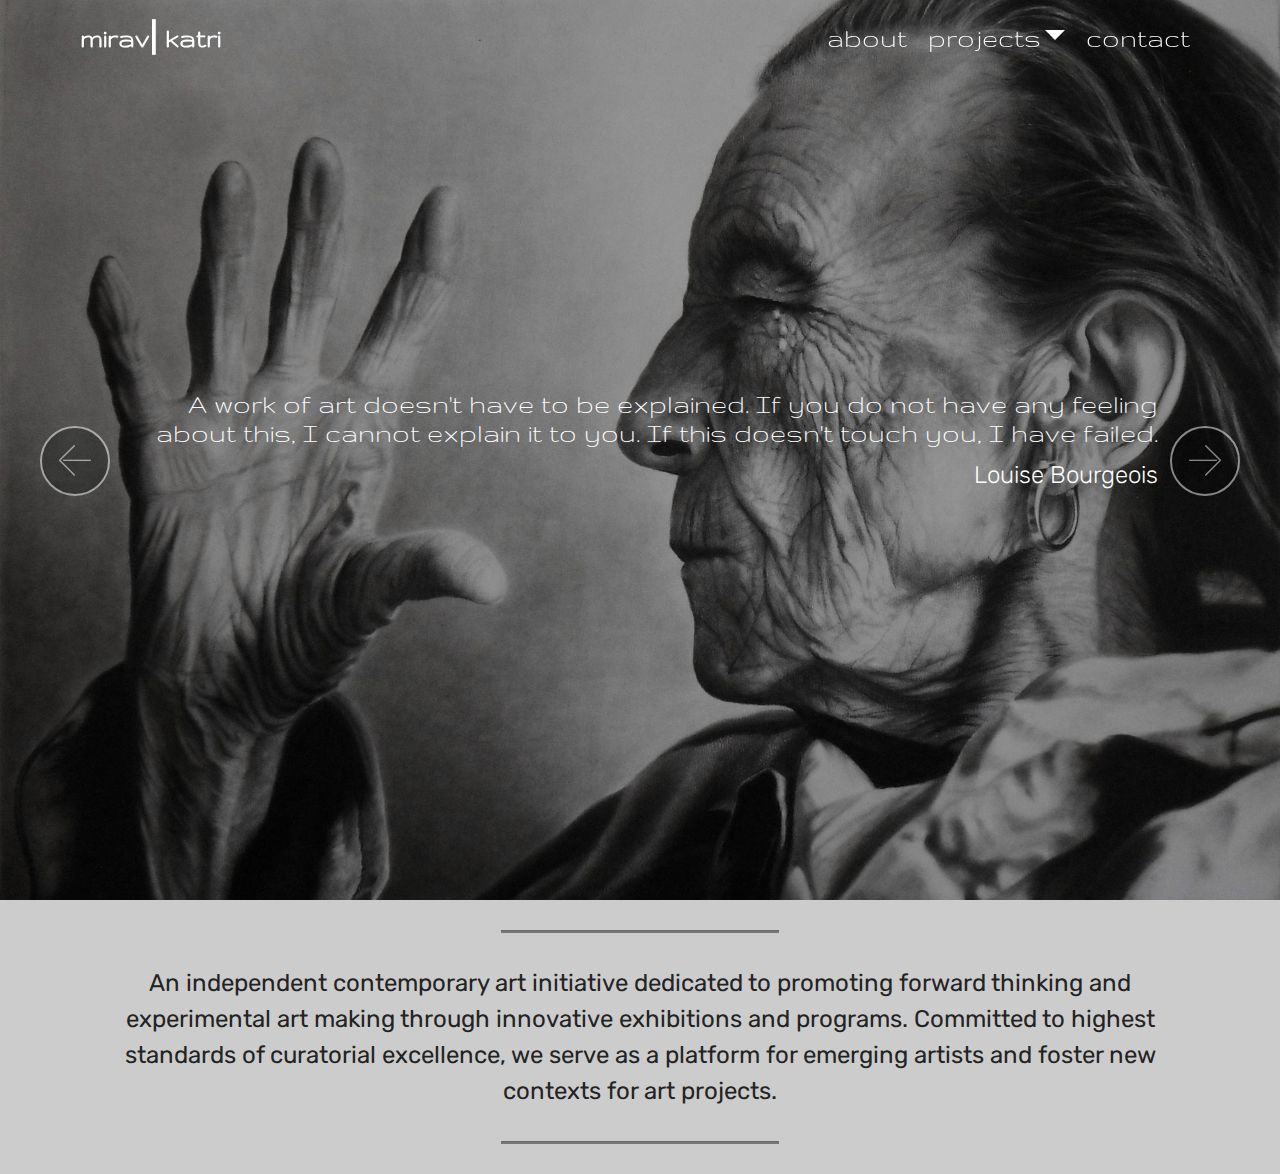
==== commit aa02bf21: "create github pages" ====
--- a/index.html
+++ b/index.html
@@ -24,7 +24,7 @@
   
 </head>
 <body>
-<section class="menu cid-qyYcv04KTL" once="menu" id="menu1-3" data-rv-view="978">
+<section class="menu cid-qyYcv04KTL" once="menu" id="menu1-3" data-rv-view="2255">
 
     
 
@@ -48,15 +48,15 @@
             <ul class="navbar-nav nav-dropdown nav-right" data-app-modern-menu="true"><li class="nav-item">
                     <a class="nav-link link text-white display-2" href="https://mobirise.com">&nbsp; &nbsp; &nbsp; &nbsp; &nbsp; &nbsp; &nbsp;</a>
                 </li>
-                <li class="nav-item dropdown open">
-                    <a class="nav-link link text-white dropdown-toggle display-2" href="https://mobirise.com" data-toggle="dropdown-submenu" aria-expanded="true">projects</a><div class="dropdown-menu"><div class="dropdown"><a class="text-white dropdown-item dropdown-toggle display-2" href="page1.html#slider2-d" aria-expanded="false" data-toggle="dropdown-submenu">43 209 02</a></div><a class="text-white dropdown-item display-2" href="page1.html#slider2-9">Mellow Pop</a><a class="text-white dropdown-item display-2" href="page1.html#slider2-g" aria-expanded="false">Sidelines</a><a class="text-white dropdown-item display-2" href="https://mobirise.com" aria-expanded="false">Explosion</a></div>
-                </li><li class="nav-item"><a class="nav-link link text-white display-2" href="index.html#content9-c">about</a></li><li class="nav-item"><a class="nav-link link text-white display-2" href="mailto:mirav@miravkatri.com">contact</a></li></ul>
+                <li class="nav-item"><a class="nav-link link text-white display-2" href="index.html#content9-c">about</a></li><li class="nav-item dropdown open">
+                    <a class="nav-link link text-white dropdown-toggle display-2" href="page1.html#gallery2-10" data-toggle="dropdown-submenu" aria-expanded="true">projects</a><div class="dropdown-menu"><a class="text-white dropdown-item display-2" href="page1.html#content5-15" aria-expanded="false">43 209 02</a><a class="text-white dropdown-item display-2" href="page1.html#content5-6">Mellow Pop</a><a class="text-white dropdown-item display-2" href="page1.html#content5-e" aria-expanded="false">Sidelines</a><a class="text-white dropdown-item display-2" href="page1.html#content5-i" aria-expanded="false">Explosion</a></div>
+                </li><li class="nav-item"><a class="nav-link link text-white display-2" href="mailto:mirav@miravkatri.com">contact</a></li></ul>
             
         </div>
     </nav>
 </section>
 
-<section class="engine"><a href="https://mobirise.co/f">free bootstrap builder</a></section><section class="carousel slide cid-qyXQsAkS7p" data-interval="false" id="slider1-2" data-rv-view="980">
+<section class="engine"><a href="https://mobirise.co/g">create a website for free</a></section><section class="carousel slide cid-qyXQsAkS7p" data-interval="false" id="slider1-2" data-rv-view="2257">
 
     
 
@@ -64,7 +64,7 @@
 
 </section>
 
-<section class="mbr-section article content9 cid-qyZuc8AZId" id="content9-c" data-rv-view="1001">
+<section class="mbr-section article content9 cid-qyZuc8AZId" id="content9-c" data-rv-view="2278">
     
      
 
--- a/assets/mobirise/css/mbr-additional.css
+++ b/assets/mobirise/css/mbr-additional.css
@@ -1980,26 +1980,23 @@
     width: 100% !important;
   }
 }
-.cid-qyYhigzOhG {
+.cid-qA62b2m0QF {
   padding-top: 120px;
   padding-bottom: 0px;
   background-color: #465052;
 }
-.cid-qyYhigzOhG H2 {
+.cid-qA62b2m0QF H2 {
   text-align: right;
 }
-.cid-qyYhigzOhG .mbr-section-subtitle {
-  text-align: left;
-}
-.cid-qyYhigzOhG .mbr-section-subtitle DIV {
+.cid-qA62b2m0QF .mbr-section-subtitle {
   text-align: right;
 }
-.cid-qyYhigzOhG .mbr-text {
+.cid-qA62b2m0QF .mbr-text {
   text-align: right;
 }
 .cid-qA5hpNDEjB {
-  padding-top: 90px;
-  padding-bottom: 90px;
+  padding-top: 0px;
+  padding-bottom: 45px;
   background-color: #465052;
 }
 .cid-qA5hpNDEjB .mbr-slider .carousel-control {
@@ -2417,7 +2414,7 @@
   }
 }
 .cid-qyYe4xpRxF {
-  padding-top: 120px;
+  padding-top: 0px;
   padding-bottom: 0px;
   background-color: #465052;
 }
@@ -2432,7 +2429,7 @@
 }
 .cid-qyYkhBjbOi {
   padding-top: 0px;
-  padding-bottom: 120px;
+  padding-bottom: 0px;
   background-color: #465052;
 }
 .cid-qyYkhBjbOi .content-slider {
@@ -2690,7 +2687,7 @@
   background: transparent !important;
 }
 .cid-qyYkhBjbOi .image_wrapper {
-  height: 700px;
+  height: 300px;
   width: 100%;
   position: relative;
   display: inline-block;
@@ -2703,10 +2700,10 @@
   text-align: center;
 }
 .cid-qyYkhBjbOi .content-slider-wrap {
-  width: 100%;
+  width: 79%;
 }
 .cid-qz3pb1jnJq {
-  padding-top: 0px;
+  padding-top: 60px;
   padding-bottom: 0px;
   background-color: #465052;
 }
@@ -3042,7 +3039,7 @@
   background: transparent !important;
 }
 .cid-qz3Gj1fvAB .image_wrapper {
-  height: 560px;
+  height: 300px;
   width: 100%;
   position: relative;
   display: inline-block;
@@ -3055,7 +3052,7 @@
   text-align: center;
 }
 .cid-qz3Gj1fvAB .content-slider-wrap {
-  width: 100%;
+  width: 50%;
 }
 .cid-qyYcv04KTL .navbar {
   padding: .5rem 0;
